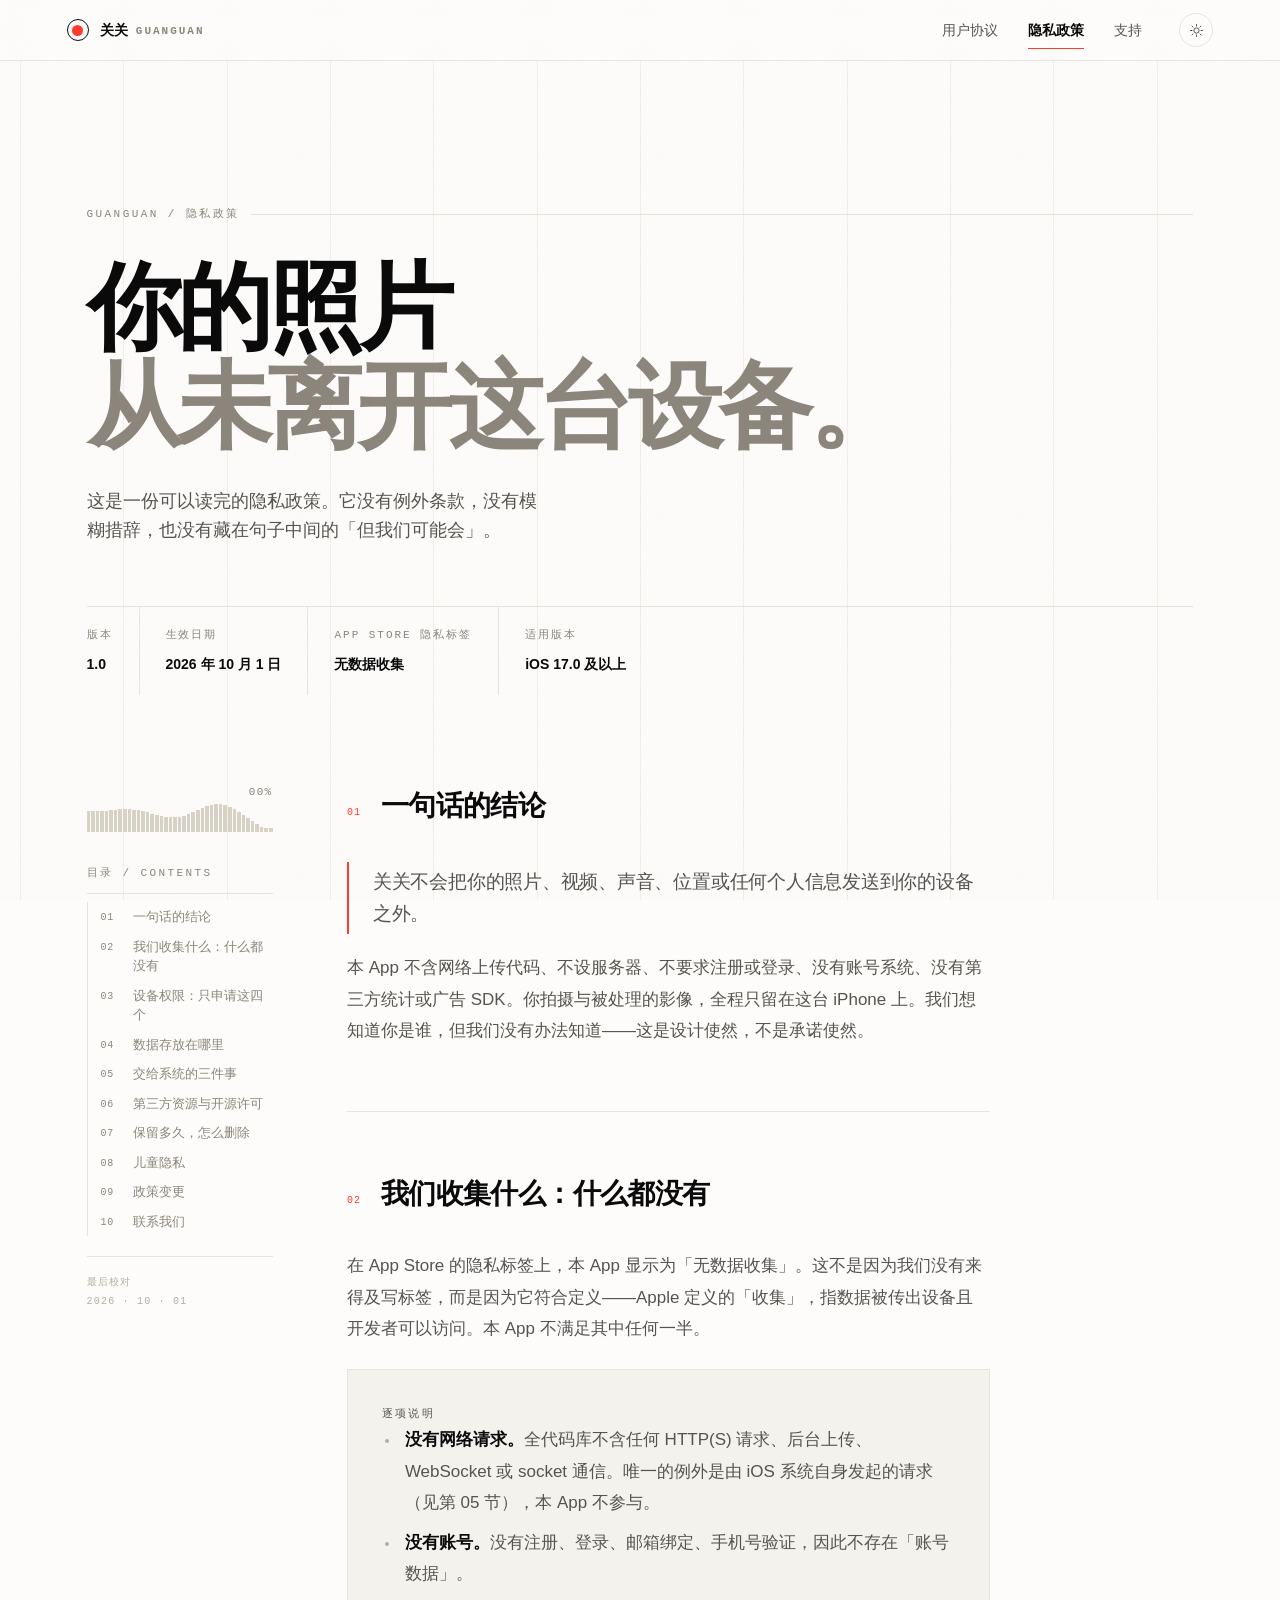
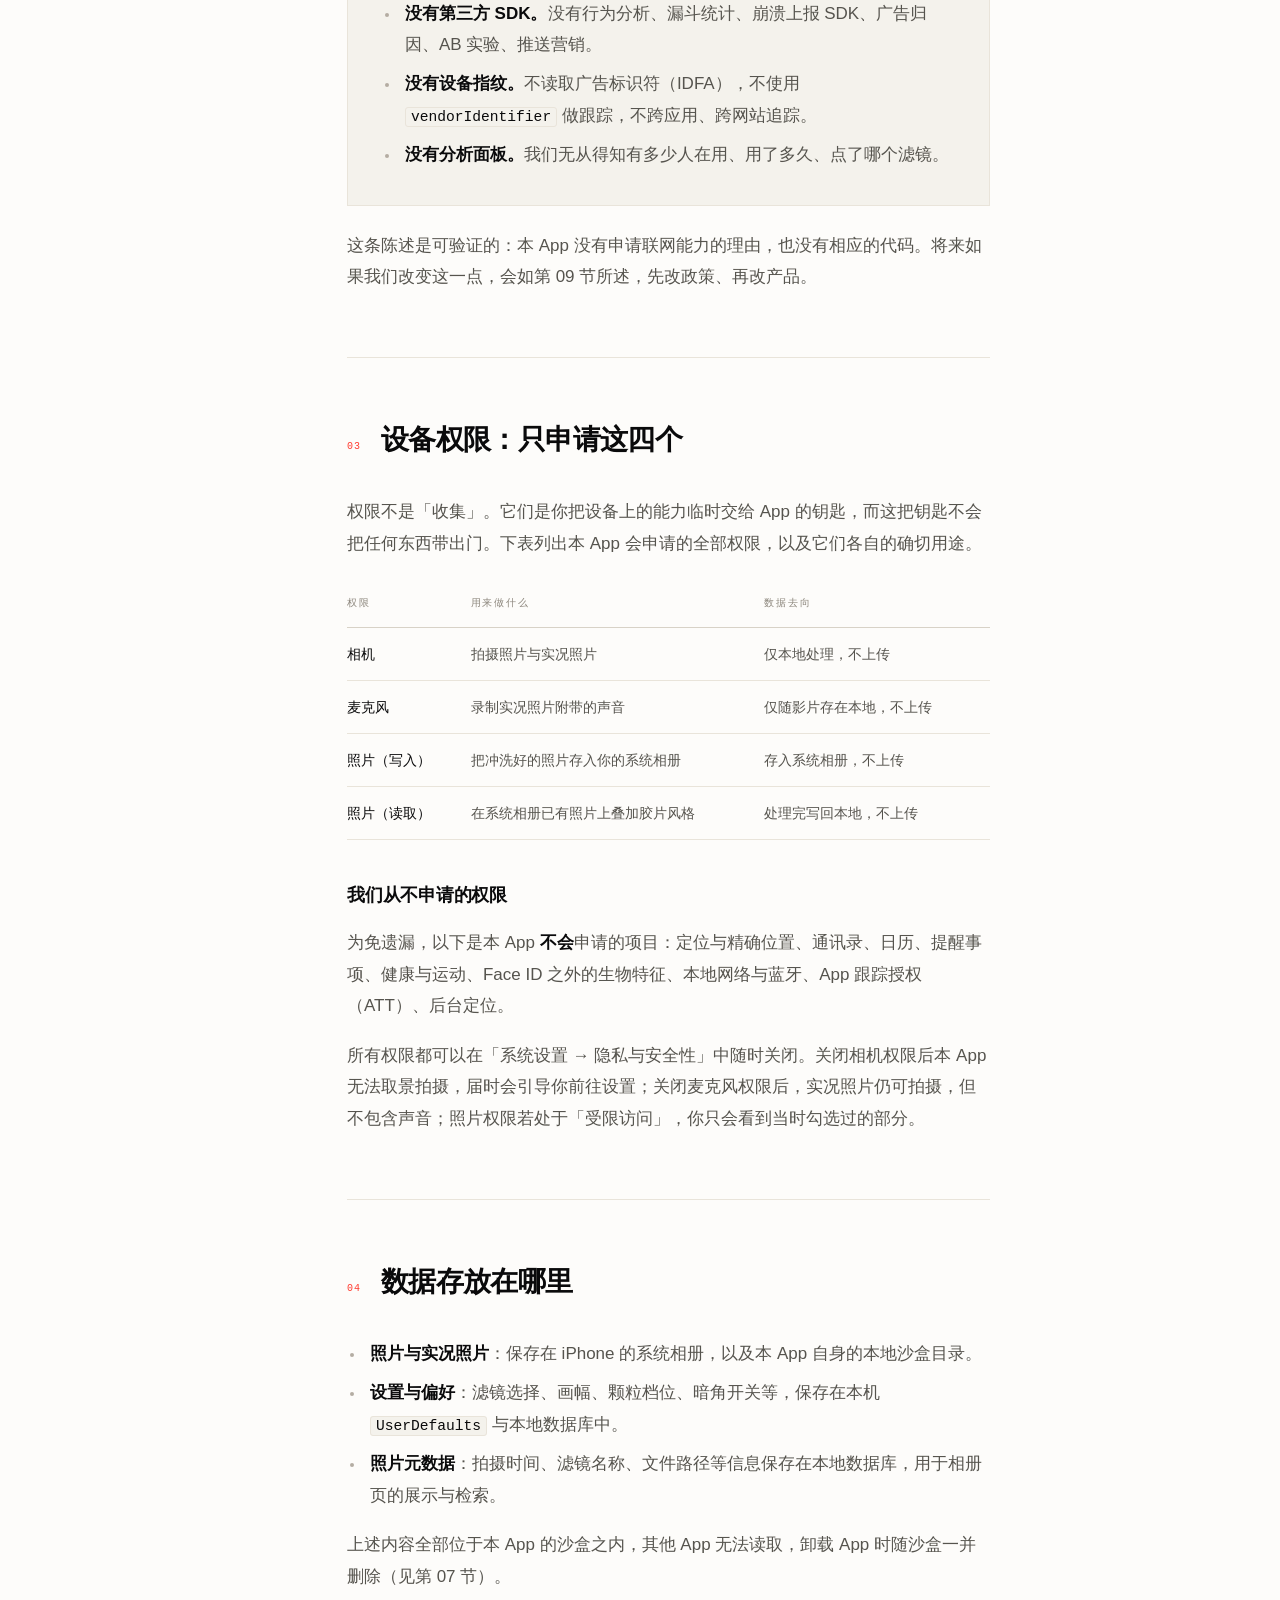
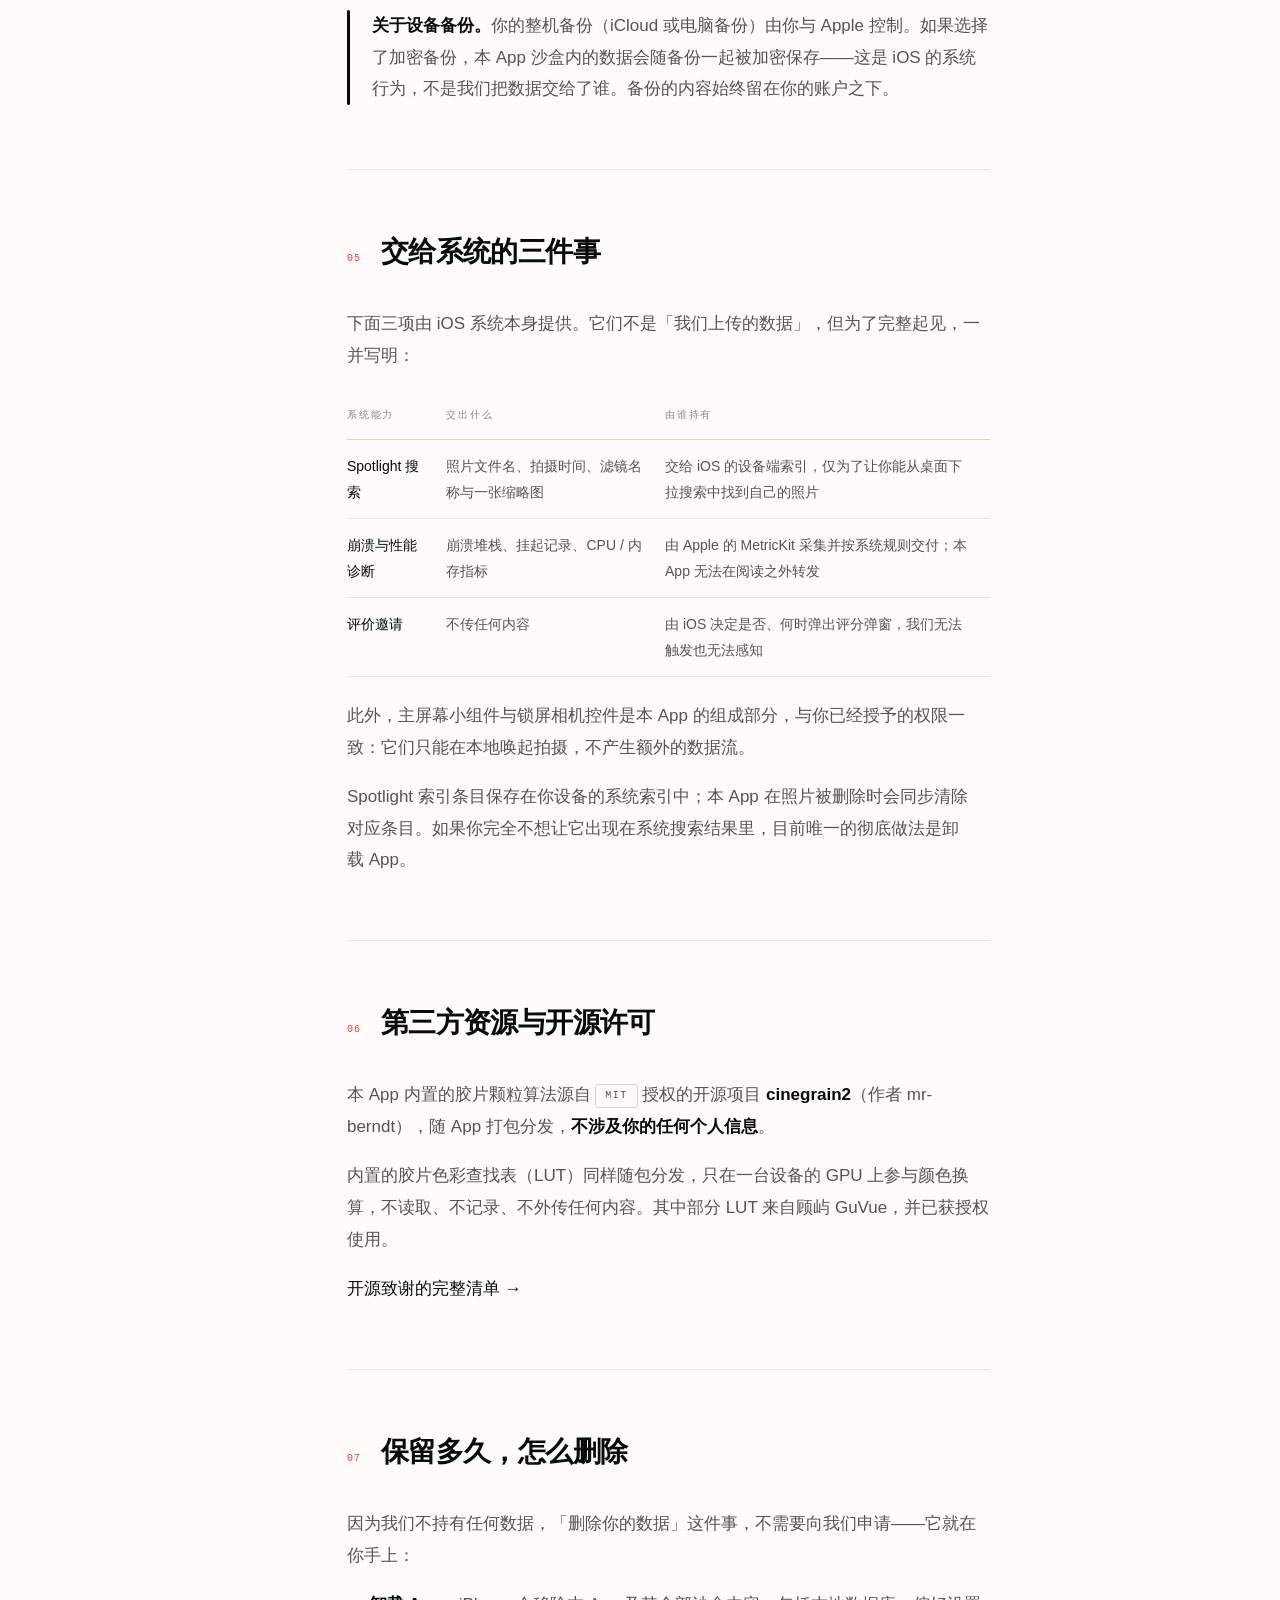
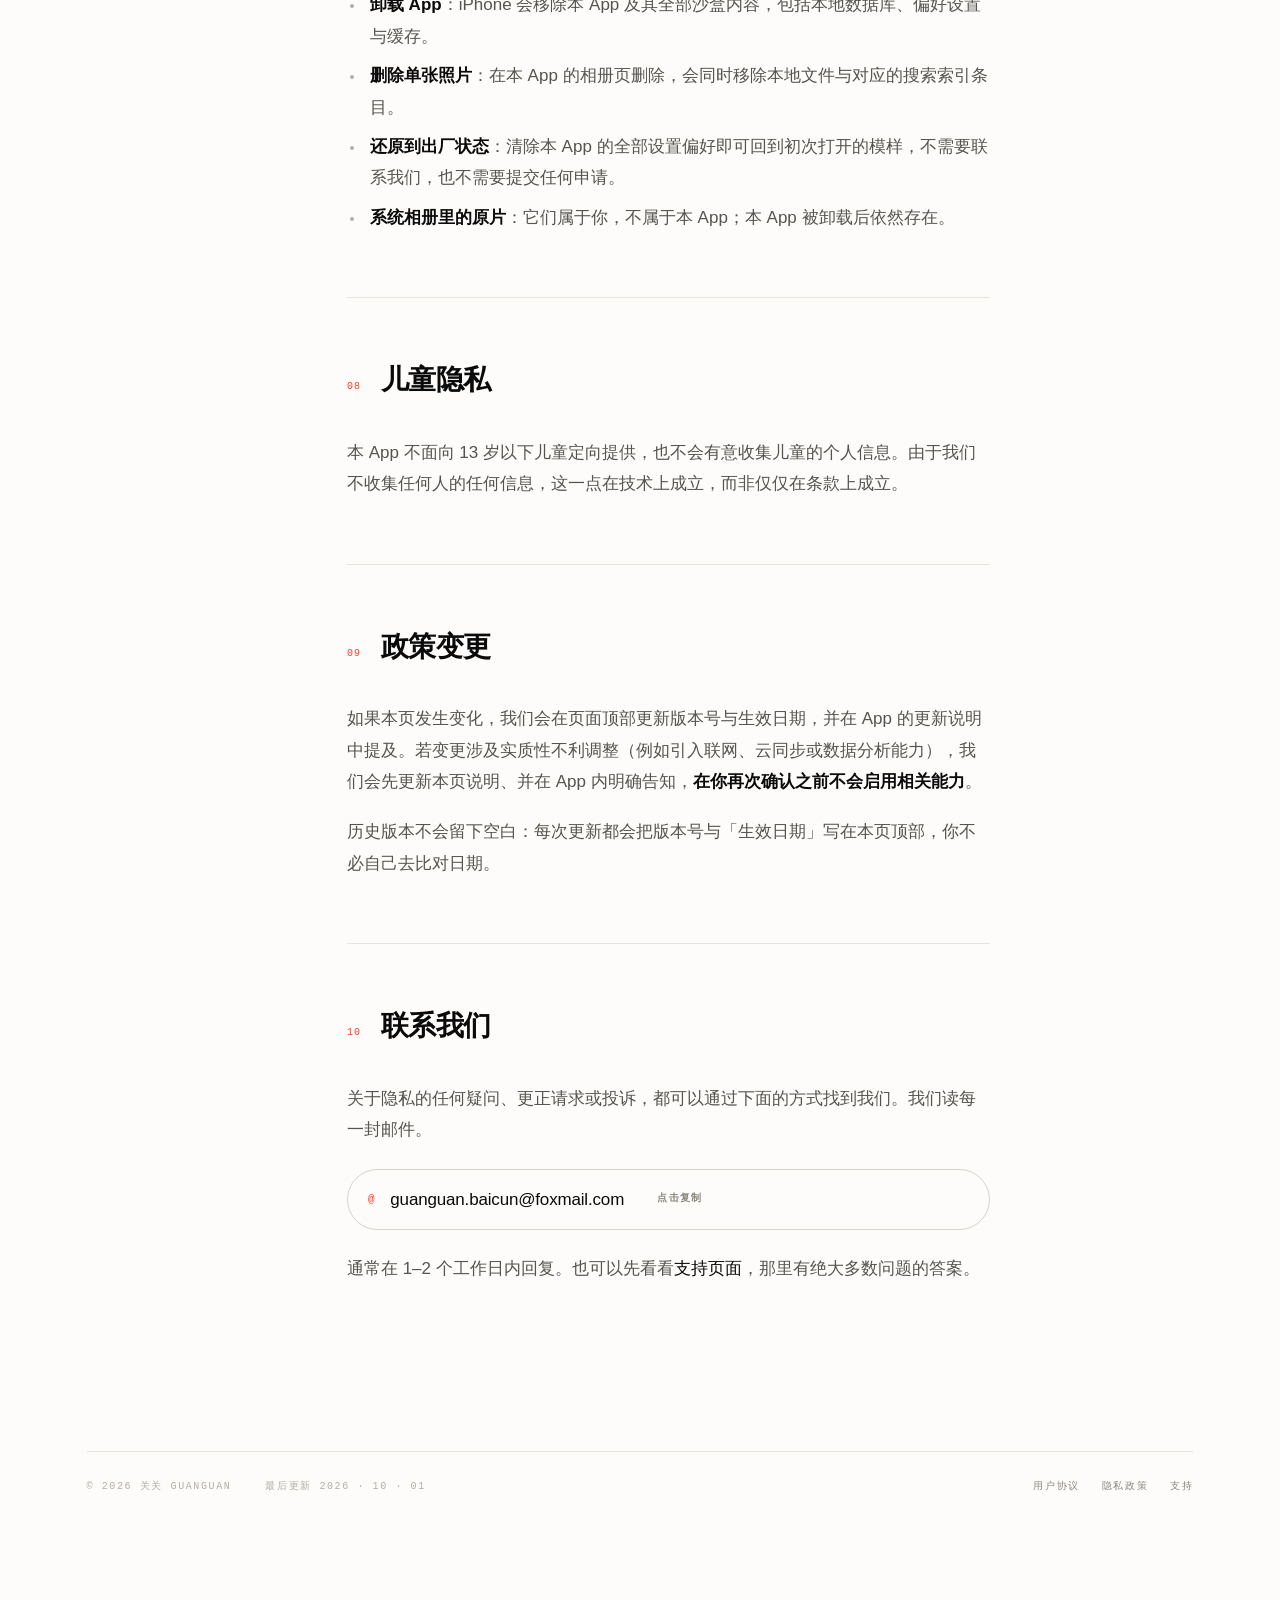
==== privacy.html @ 57d37b48 "关关法律文档站点：隐私政策/支持/用户协议/首页（GitHub Pages 部署）" ====
<!DOCTYPE html>
<html lang="zh-CN">
<head>
<meta charset="UTF-8">
<meta name="viewport" content="width=device-width, initial-scale=1, viewport-fit=cover">
<title>隐私政策 · 关关 Guanguan</title>
<meta name="description" content="关关 Guanguan 的隐私政策：不收集任何数据、无账号、无云端、无第三方分析或广告 SDK。你的照片与被处理的影像全程只留在这台 iPhone 上。">
<meta name="theme-color" content="#ffffff" media="(prefers-color-scheme: light)">
<meta name="theme-color" content="#0a0a0b" media="(prefers-color-scheme: dark)">
<meta name="robots" content="index, follow">
<link rel="canonical" href="./privacy.html">
<link rel="icon" href="./assets/favicon.svg" type="image/svg+xml">
<meta property="og:type" content="article">
<meta property="og:title" content="隐私政策 · 关关 Guanguan">
<meta property="og:description" content="不收集任何数据、无账号、无云端、无第三方分析或广告 SDK。">
<meta property="og:image" content="./assets/og.png">
<meta property="og:locale" content="zh_CN">
<script>document.documentElement.className += " js";
(function(){try{var s=localStorage.getItem("gg-theme");var m=window.matchMedia("(prefers-color-scheme: dark)").matches;if(s==="dark"||s==="light")document.documentElement.setAttribute("data-theme",s);else if(m)document.documentElement.setAttribute("data-theme","dark");}catch(e){}})();</script>
<link rel="stylesheet" href="./assets/site.css">
</head>
<body>

<div class="grids" aria-hidden="true"></div>
<div class="progress" aria-hidden="true"><i></i></div>
<a class="skip" href="#main">跳到正文</a>

<header class="topbar">
  <a class="brand" href="./index.html">
    <span class="brand__mark" aria-hidden="true"></span>
    <span class="brand__name">关关<span>GUANGUAN</span></span>
  </a>
  <nav class="nav">
    <a href="./terms.html">用户协议</a>
    <a href="./privacy.html" aria-current="page">隐私政策</a>
    <a href="./support.html">支持</a>
  </nav>
  <button class="theme" type="button" aria-label="切换深/浅色外观">
    <svg class="m-sun" viewBox="0 0 24 24" fill="none" stroke="currentColor" stroke-width="1.6" aria-hidden="true">
      <circle cx="12" cy="12" r="4.2"/>
      <path d="M12 2.4v2.4M12 19.2v2.4M4.8 4.8l1.7 1.7M17.5 17.5l1.7 1.7M2.4 12h2.4M19.2 12h2.4M4.8 19.2l1.7-1.7M17.5 6.5l1.7-1.7" stroke-linecap="round"/>
    </svg>
    <svg class="m-moon" viewBox="0 0 24 24" fill="none" stroke="currentColor" stroke-width="1.6" aria-hidden="true">
      <path d="M20.5 14.6A8.6 8.6 0 1 1 9.4 3.5a6.9 6.9 0 0 0 11.1 11.1Z" stroke-linejoin="round"/>
    </svg>
  </button>
  <button class="navtoggle" type="button" aria-label="打开目录" aria-expanded="false"><i aria-hidden="true"></i></button>
</header>

<div class="shell">

  <section class="hero">
    <p class="eyebrow">GUANGUAN / 隐私政策</p>
    <h1>你的照片<br><em>从未离开这台设备。</em></h1>
    <p class="hero__lede">这是一份可以读完的隐私政策。它没有例外条款，没有模糊措辞，也没有藏在句子中间的「但我们可能会」。</p>
    <dl class="factbar">
      <div><dt>版本</dt><dd>1.0</dd></div>
      <div><dt>生效日期</dt><dd>2026 年 10 月 1 日</dd></div>
      <div><dt>App Store 隐私标签</dt><dd>无数据收集</dd></div>
      <div><dt>适用版本</dt><dd>iOS 17.0 及以上</dd></div>
    </dl>
  </section>

  <div class="doc">

    <aside class="index" aria-label="页面目录">
      <div class="meter" aria-hidden="true"><span class="meter__cap">00%</span></div>
      <p class="index__label">目录 / Contents</p>
      <nav class="index__pages">
        <a href="./terms.html">用户协议</a>
        <a href="./privacy.html" aria-current="page">隐私政策</a>
        <a href="./support.html">支持</a>
      </nav>
      <ol id="toc-list">
        <li class="index__rail" aria-hidden="true"></li>
        <li class="index__active" aria-hidden="true"></li>
      </ol>
      <p class="index__foot">最后校对<br>2026 · 10 · 01</p>
    </aside>

    <main id="main">

      <section class="sect" id="p1" data-title="一句话的结论">
        <h2><b>01</b>一句话的结论</h2>
        <div class="lead">
          <p>关关不会把你的照片、视频、声音、位置或任何个人信息发送到你的设备之外。</p>
        </div>
        <p>本 App 不含网络上传代码、不设服务器、不要求注册或登录、没有账号系统、没有第三方统计或广告 SDK。你拍摄与被处理的影像，全程只留在这台 iPhone 上。我们想知道你是谁，但我们没有办法知道——这是设计使然，不是承诺使然。</p>
      </section>

      <section class="sect" id="p2" data-title="我们收集什么：什么都没有">
        <h2><b>02</b>我们收集什么：什么都没有</h2>
        <p>在 App Store 的隐私标签上，本 App 显示为「无数据收集」。这不是因为我们没有来得及写标签，而是因为它符合定义——Apple 定义的「收集」，指数据被传出设备且开发者可以访问。本 App 不满足其中任何一半。</p>
        <div class="panel">
          <p class="panel__tag">逐项说明</p>
          <ul>
            <li><strong>没有网络请求。</strong>全代码库不含任何 HTTP(S) 请求、后台上传、WebSocket 或 socket 通信。唯一的例外是由 iOS 系统自身发起的请求（见第 05 节），本 App 不参与。</li>
            <li><strong>没有账号。</strong>没有注册、登录、邮箱绑定、手机号验证，因此不存在「账号数据」。</li>
            <li><strong>没有第三方 SDK。</strong>没有行为分析、漏斗统计、崩溃上报 SDK、广告归因、AB 实验、推送营销。</li>
            <li><strong>没有设备指纹。</strong>不读取广告标识符（IDFA），不使用 <code>vendorIdentifier</code> 做跟踪，不跨应用、跨网站追踪。</li>
            <li><strong>没有分析面板。</strong>我们无从得知有多少人在用、用了多久、点了哪个滤镜。</li>
          </ul>
        </div>
        <p>这条陈述是可验证的：本 App 没有申请联网能力的理由，也没有相应的代码。将来如果我们改变这一点，会如第 09 节所述，先改政策、再改产品。</p>
      </section>

      <section class="sect" id="p3" data-title="设备权限：只申请这四个">
        <h2><b>03</b>设备权限：只申请这四个</h2>
        <p>权限不是「收集」。它们是你把设备上的能力临时交给 App 的钥匙，而这把钥匙不会把任何东西带出门。下表列出本 App 会申请的全部权限，以及它们各自的确切用途。</p>
        <div class="tblwrap">
          <table class="tbl">
            <thead>
              <tr><th>权限</th><th>用来做什么</th><th>数据去向</th></tr>
            </thead>
            <tbody>
              <tr><td>相机</td><td>拍摄照片与实况照片</td><td>仅本地处理，不上传</td></tr>
              <tr><td>麦克风</td><td>录制实况照片附带的声音</td><td>仅随影片存在本地，不上传</td></tr>
              <tr><td>照片（写入）</td><td>把冲洗好的照片存入你的系统相册</td><td>存入系统相册，不上传</td></tr>
              <tr><td>照片（读取）</td><td>在系统相册已有照片上叠加胶片风格</td><td>处理完写回本地，不上传</td></tr>
            </tbody>
          </table>
        </div>
        <h3>我们从不申请的权限</h3>
        <p>为免遗漏，以下是本 App <strong>不会</strong>申请的项目：定位与精确位置、通讯录、日历、提醒事项、健康与运动、Face ID 之外的生物特征、本地网络与蓝牙、App 跟踪授权（ATT）、后台定位。</p>
        <p>所有权限都可以在「系统设置 → 隐私与安全性」中随时关闭。关闭相机权限后本 App 无法取景拍摄，届时会引导你前往设置；关闭麦克风权限后，实况照片仍可拍摄，但不包含声音；照片权限若处于「受限访问」，你只会看到当时勾选过的部分。</p>
      </section>

      <section class="sect" id="p4" data-title="数据存放在哪里">
        <h2><b>04</b>数据存放在哪里</h2>
        <ul>
          <li><strong>照片与实况照片</strong>：保存在 iPhone 的系统相册，以及本 App 自身的本地沙盒目录。</li>
          <li><strong>设置与偏好</strong>：滤镜选择、画幅、颗粒档位、暗角开关等，保存在本机 <code>UserDefaults</code> 与本地数据库中。</li>
          <li><strong>照片元数据</strong>：拍摄时间、滤镜名称、文件路径等信息保存在本地数据库，用于相册页的展示与检索。</li>
        </ul>
        <p>上述内容全部位于本 App 的沙盒之内，其他 App 无法读取，卸载 App 时随沙盒一并删除（见第 07 节）。</p>
        <div class="stripe">
          <div>
            <p><strong>关于设备备份。</strong>你的整机备份（iCloud 或电脑备份）由你与 Apple 控制。如果选择了加密备份，本 App 沙盒内的数据会随备份一起被加密保存——这是 iOS 的系统行为，不是我们把数据交给了谁。备份的内容始终留在你的账户之下。</p>
          </div>
        </div>
      </section>

      <section class="sect" id="p5" data-title="交给系统的三件事">
        <h2><b>05</b>交给系统的三件事</h2>
        <p>下面三项由 iOS 系统本身提供。它们不是「我们上传的数据」，但为了完整起见，一并写明：</p>
        <div class="tblwrap">
          <table class="tbl">
            <thead>
              <tr><th>系统能力</th><th>交出什么</th><th>由谁持有</th></tr>
            </thead>
            <tbody>
              <tr>
                <td>Spotlight 搜索</td>
                <td>照片文件名、拍摄时间、滤镜名称与一张缩略图</td>
                <td>交给 iOS 的设备端索引，仅为了让你能从桌面下拉搜索中找到自己的照片</td>
              </tr>
              <tr>
                <td>崩溃与性能诊断</td>
                <td>崩溃堆栈、挂起记录、CPU / 内存指标</td>
                <td>由 Apple 的 MetricKit 采集并按系统规则交付；本 App 无法在阅读之外转发</td>
              </tr>
              <tr>
                <td>评价邀请</td>
                <td>不传任何内容</td>
                <td>由 iOS 决定是否、何时弹出评分弹窗，我们无法触发也无法感知</td>
              </tr>
            </tbody>
          </table>
        </div>
        <p>此外，主屏幕小组件与锁屏相机控件是本 App 的组成部分，与你已经授予的权限一致：它们只能在本地唤起拍摄，不产生额外的数据流。</p>
        <p>Spotlight 索引条目保存在你设备的系统索引中；本 App 在照片被删除时会同步清除对应条目。如果你完全不想让它出现在系统搜索结果里，目前唯一的彻底做法是卸载 App。</p>
      </section>

      <section class="sect" id="p6" data-title="第三方资源与开源许可">
        <h2><b>06</b>第三方资源与开源许可</h2>
        <p>本 App 内置的胶片颗粒算法源自 <span class="tag">MIT</span> 授权的开源项目 <strong>cinegrain2</strong>（作者 mr-berndt），随 App 打包分发，<strong>不涉及你的任何个人信息</strong>。</p>
        <p>内置的胶片色彩查找表（LUT）同样随包分发，只在一台设备的 GPU 上参与颜色换算，不读取、不记录、不外传任何内容。其中部分 LUT 来自顾屿 GuVue，并已获授权使用。</p>
        <p><a class="lnk" href="./support.html#s7">开源致谢的完整清单 →</a></p>
      </section>

      <section class="sect" id="p7" data-title="保留多久，怎么删除">
        <h2><b>07</b>保留多久，怎么删除</h2>
        <p>因为我们不持有任何数据，「删除你的数据」这件事，不需要向我们申请——它就在你手上：</p>
        <ul>
          <li><strong>卸载 App</strong>：iPhone 会移除本 App 及其全部沙盒内容，包括本地数据库、偏好设置与缓存。</li>
          <li><strong>删除单张照片</strong>：在本 App 的相册页删除，会同时移除本地文件与对应的搜索索引条目。</li>
          <li><strong>还原到出厂状态</strong>：清除本 App 的全部设置偏好即可回到初次打开的模样，不需要联系我们，也不需要提交任何申请。</li>
          <li><strong>系统相册里的原片</strong>：它们属于你，不属于本 App；本 App 被卸载后依然存在。</li>
        </ul>
      </section>

      <section class="sect" id="p8" data-title="儿童隐私">
        <h2><b>08</b>儿童隐私</h2>
        <p>本 App 不面向 13 岁以下儿童定向提供，也不会有意收集儿童的个人信息。由于我们不收集任何人的任何信息，这一点在技术上成立，而非仅仅在条款上成立。</p>
      </section>

      <section class="sect" id="p9" data-title="政策变更">
        <h2><b>09</b>政策变更</h2>
        <p>如果本页发生变化，我们会在页面顶部更新版本号与生效日期，并在 App 的更新说明中提及。若变更涉及实质性不利调整（例如引入联网、云同步或数据分析能力），我们会先更新本页说明、并在 App 内明确告知，<strong>在你再次确认之前不会启用相关能力</strong>。</p>
        <p>历史版本不会留下空白：每次更新都会把版本号与「生效日期」写在本页顶部，你不必自己去比对日期。</p>
      </section>

      <section class="sect" id="p10" data-title="联系我们">
        <h2><b>10</b>联系我们</h2>
        <p>关于隐私的任何疑问、更正请求或投诉，都可以通过下面的方式找到我们。我们读每一封邮件。</p>
        <button class="chip" type="button" data-copy="guanguan.baicun@foxmail.com">
          <span class="chip__at">@</span>
          <span class="chip__mail">guanguan.baicun@foxmail.com</span>
          <span class="chip__tail">
            <svg viewBox="0 0 24 24" fill="none" stroke="currentColor" stroke-width="2.4" aria-hidden="true"><path d="M4 12.5 9.5 18 20 6.5" stroke-linecap="round" stroke-linejoin="round"/></svg>
            <b>点击复制</b>
          </span>
        </button>
        <p>通常在 1–2 个工作日内回复。也可以先看看<a class="lnk" href="./support.html">支持页面</a>，那里有绝大多数问题的答案。</p>
      </section>

    </main>
  </div>

  <footer class="foot">
    <span>© 2026 关关 GUANGUAN</span>
    <span class="yes">最后更新 2026 · 10 · 01</span>
    <nav>
      <a href="./terms.html">用户协议</a>
      <a href="./privacy.html">隐私政策</a>
      <a href="./support.html">支持</a>
    </nav>
  </footer>
</div>

<button class="totop" type="button" aria-label="回到顶部">
  <svg viewBox="0 0 24 24" fill="none" stroke="currentColor" stroke-width="1.8" aria-hidden="true"><path d="M12 19V5M5 12l7-7 7 7" stroke-linecap="round" stroke-linejoin="round"/></svg>
</button>

<script src="./assets/site.js"></script>
</body>
</html>
---- assets/site.css ----
/* ==========================================================================
   关关 Guanguan · 法务与支持站点
   设计语言：Swiss Minimal — 网格 / 发丝线 / 近黑与纸白 / 单一信号红
   作者注：无外部字体、无外部依赖、无构建步骤。
   ========================================================================== */

/* --------------------------------------------------------------------------
   1. 令牌 Tokens
   -------------------------------------------------------------------------- */
:root {
  /* 表面 —— 暖白纸感（呼应胶片 / 暗房底色） */
  --paper:      #fdfcfa;
  --paper-2:    #f4f2ec;
  --paper-3:    #ebe6dd;
  --raise:      0 0 0 1px var(--hair);

  /* 墨色层级 */
  --ink:        #0a0a0b;
  --ink-2:      #56544e;
  --ink-3:      #8c867c;
  --ink-4:      #b4ada2;

  /* 线 —— 暖灰发丝 */
  --hair:       #e9e4da;
  --hair-2:     #d8d2c7;
  --hair-3:     #0a0a0b;

  /* 强调（唯一） */
  --accent:     #ff3b30;
  --accent-2:   #d1241b;
  --sel:        rgba(255, 59, 48, .16);

  /* 字族 */
  --sans: -apple-system, BlinkMacSystemFont, "SF Pro Text", "Helvetica Neue",
          Helvetica, Arial, "PingFang SC", "Hiragino Sans GB",
          "Microsoft YaHei", sans-serif;
  --mono: ui-monospace, SFMono-Regular, "SF Mono", "JetBrains Mono",
          Menlo, Consolas, "Liberation Mono", monospace;

  /* 字号（流体标度） */
  --t-display: clamp(1.85rem, 7.4vw, 6.25rem);
  --t-h1:      clamp(2rem, 5.2vw, 3.75rem);
  --t-h2:      clamp(1.25rem, 2.2vw, 1.75rem);
  --t-h3:      clamp(1.0625rem, 1.4vw, 1.1875rem);
  --t-body:    clamp(0.9688rem, 0.34vw + 0.9rem, 1.0625rem);
  --t-small:   0.875rem;
  --t-label:   0.6875rem;

  /* 律动 */
  --lh-tight:  1.04;
  --lh-snug:   1.32;
  --lh-body:   1.86;

  /* 空间 8pt 基准 */
  --u:          8px;
  --measure:    68ch;
  --shell:      1240px;
  --gutter:     clamp(20px, 5.2vw, 72px);
  --topbar:     61px;

  /* 缓动 */
  --e-out:      cubic-bezier(.22, 1, .36, 1);
  --e-io:       cubic-bezier(.65, .05, .36, 1);
  --d-fast:     .18s;
  --d-mid:      .42s;
  --d-slow:     .8s;
}

:root[data-theme="dark"] {
  --paper:      #0a0a0b;
  --paper-2:    #141416;
  --paper-3:    #1c1c1f;
  --ink:        #f4f4f2;
  --ink-2:      #a2a2a8;
  --ink-3:      #74747c;
  --ink-4:      #4a4a50;
  --hair:       #232327;
  --hair-2:     #33333a;
  --hair-3:     #f4f4f2;
  --accent:     #ff453a;
  --accent-2:   #ff6b62;
  --sel:        rgba(255, 69, 58, .22);
}

/* --------------------------------------------------------------------------
   2. 复位与基础
   -------------------------------------------------------------------------- */
*, *::before, *::after { box-sizing: border-box; }

html {
  -webkit-text-size-adjust: 100%;
  scroll-behavior: smooth;
  scroll-padding-top: calc(var(--topbar) + 24px);
  text-size-adjust: 100%;
}

body {
  margin: 0;
  background: var(--paper);
  color: var(--ink);
  font-family: var(--sans);
  font-size: var(--t-body);
  line-height: var(--lh-body);
  font-feature-settings: "tnum" 0;
  -webkit-font-smoothing: antialiased;
  -moz-osx-font-smoothing: grayscale;
  text-rendering: optimizeLegibility;
  font-kerning: normal;
  hanging-punctuation: first allow-end;
  overflow-x: hidden;
  transition: background-color var(--d-slow) var(--e-out),
              color var(--d-slow) var(--e-out);
}

body.is-locked { overflow: hidden; }

::selection { background: var(--sel); color: var(--ink); }

img, svg { display: block; max-width: 100%; }

button { font: inherit; color: inherit; background: none; border: 0; padding: 0; cursor: pointer; }
a { color: inherit; text-decoration: none; }

:focus-visible {
  outline: 2px solid var(--accent);
  outline-offset: 3px;
  border-radius: 2px;
}

.sr {
  position: absolute; width: 1px; height: 1px;
  margin: -1px; padding: 0; overflow: hidden;
  clip-path: inset(50%); white-space: nowrap; border: 0;
}

.skip {
  position: fixed; top: 8px; left: 8px; z-index: 999;
  transform: translateY(-160%);
  background: var(--ink); color: var(--paper);
  padding: 10px 16px; font: 500 var(--t-small)/1 var(--sans);
  transition: transform var(--d-fast) var(--e-out);
}
.skip:focus { transform: translateY(0); }

/* --------------------------------------------------------------------------
   3. 装饰层：网格 / 顶部进度
   -------------------------------------------------------------------------- */
.grids {
  position: fixed; inset: 0; z-index: 0;
  pointer-events: none;
  background-image: repeating-linear-gradient(
    to right, var(--hair) 0 1px, transparent 1px 8.3333%);
  background-size: min(var(--shell), 100%) 100%;
  background-position: 50% 0;
  background-repeat: no-repeat;
  opacity: .55;
}
:root[data-theme="dark"] .grids { opacity: .4; }

/* 胶片颗粒：极轻的静态噪点叠层，呼应 App 的胶片底色 */
body::after {
  content: "";
  position: fixed; inset: 0; z-index: 3;
  pointer-events: none;
  background-image: url("[data-uri]");
  background-size: 180px 180px;
  opacity: .04;
  mix-blend-mode: multiply;
}
:root[data-theme="dark"] body::after { opacity: .055; mix-blend-mode: screen; }
@media (max-width: 1080px) { body::after { opacity: .03; } }
@media (prefers-reduced-motion: reduce) { /* 静态噪点，无需降级 */ }

.progress {
  position: fixed; top: 0; left: 0; right: 0; height: 2px;
  z-index: 60; pointer-events: none;
}
.progress i {
  display: block; height: 100%; width: 100%;
  background: var(--ink);
  transform: scaleX(var(--p, 0));
  transform-origin: 0 50%;
}

/* --------------------------------------------------------------------------
   4. 顶栏
   -------------------------------------------------------------------------- */
.topbar {
  position: sticky; top: 0; z-index: 50;
  height: var(--topbar);
  display: flex; align-items: center; gap: 24px;
  padding: 0 var(--gutter);
  background: color-mix(in srgb, var(--paper) 82%, transparent);
  backdrop-filter: saturate(180%) blur(18px);
  -webkit-backdrop-filter: saturate(180%) blur(18px);
  border-bottom: 1px solid var(--hair);
}

.brand { display: flex; align-items: center; gap: 11px; margin-right: auto; }
.brand__mark {
  width: 22px; height: 22px; flex: none;
  border: 1.5px solid var(--ink); border-radius: 50%;
  position: relative;
  transition: transform var(--d-mid) var(--e-out);
}
.brand__mark::after {
  content: ""; position: absolute; inset: 4.5px;
  background: var(--accent); border-radius: 50%;
  transition: transform var(--d-mid) var(--e-out), background-color var(--d-mid) var(--e-out);
}
.brand:hover .brand__mark { transform: rotate(-45deg); }
.brand:hover .brand__mark::after { transform: scale(.72); }

.brand__name {
  font-size: var(--t-small); font-weight: 600;
  letter-spacing: .01em;
}
.brand__name span {
  font-family: var(--mono); font-size: var(--t-label);
  letter-spacing: .18em; text-transform: uppercase;
  color: var(--ink-3); margin-left: 8px; vertical-align: 1px;
}

.nav { display: flex; align-items: center; gap: 4px; }
.nav a {
  position: relative;
  padding: 7px 13px; border-radius: 999px;
  font-size: var(--t-small); color: var(--ink-2);
  transition: color var(--d-fast) var(--e-out),
              background-color var(--d-fast) var(--e-out);
}
.nav a:hover { color: var(--ink); background: var(--paper-2); }
.nav a[aria-current="page"] { color: var(--ink); font-weight: 600; }
.nav a[aria-current="page"]::after {
  content: ""; position: absolute; left: 13px; right: 13px; bottom: 1px;
  height: 1px; background: var(--accent);
  animation: rule var(--d-mid) var(--e-out) both;
}
@keyframes rule { from { transform: scaleX(0); } to { transform: scaleX(1); } }

.theme {
  position: relative;
  width: 34px; height: 34px; border-radius: 50%;
  border: 1px solid var(--hair);
  display: grid; place-items: center; flex: none;
  color: var(--ink-2);
  transition: border-color var(--d-fast) var(--e-out),
              color var(--d-fast) var(--e-out),
              transform var(--d-mid) var(--e-out);
}
.theme:hover { color: var(--ink); border-color: var(--hair-2); transform: rotate(35deg); }
.theme svg { width: 15px; height: 15px; }
.theme .m-sun, .theme .m-moon { transition: opacity var(--d-mid) var(--e-out), transform var(--d-mid) var(--e-out); }
.theme .m-moon { position: absolute; opacity: 0; transform: scale(.4) rotate(-40deg); }
:root[data-theme="dark"] .theme .m-sun { opacity: 0; transform: scale(.4) rotate(40deg); }
:root[data-theme="dark"] .theme .m-moon { opacity: 1; transform: none; }

.navtoggle {
  display: none; width: 34px; height: 34px; border-radius: 50%;
  border: 1px solid var(--hair); place-items: center; color: var(--ink-2);
}
.navtoggle i { display: block; width: 14px; height: 1px; background: currentColor; position: relative; }
.navtoggle i::before, .navtoggle i::after {
  content: ""; position: absolute; left: 0; width: 14px; height: 1px;
  background: currentColor;
  transition: transform var(--d-mid) var(--e-out);
}
.navtoggle i::before { top: -4.5px; }
.navtoggle i::after  { top: 4.5px; }
body.nav-open .navtoggle i { background: transparent; }
body.nav-open .navtoggle i::before { transform: translateY(4.5px) rotate(45deg); }
body.nav-open .navtoggle i::after  { transform: translateY(-4.5px) rotate(-45deg); }

/* --------------------------------------------------------------------------
   5. 骨架
   -------------------------------------------------------------------------- */
.shell {
  position: relative; z-index: 1;
  max-width: var(--shell);
  margin: 0 auto;
  padding: 0 var(--gutter) calc(var(--u) * 14);
}

.hero { padding: clamp(56px, 11vw, 132px) 0 clamp(40px, 6vw, 76px); }

.eyebrow {
  display: flex; align-items: center; gap: 12px;
  font-family: var(--mono); font-size: var(--t-label);
  letter-spacing: .22em; text-transform: uppercase;
  color: var(--ink-3);
  margin-bottom: clamp(20px, 3vw, 34px);
}
.eyebrow::after {
  content: ""; flex: 1; height: 1px; background: var(--hair);
  transform-origin: 0 50%; transform: scaleX(var(--sx, 1));
}

h1 {
  margin: 0;
  font-size: var(--t-display);
  line-height: var(--lh-tight);
  letter-spacing: -.045em;
  font-weight: 600;
  text-wrap: balance;
}
h1 em {
  font-style: normal;
  color: var(--ink-3);
  letter-spacing: -.05em;
}

.hero__lede {
  margin: clamp(20px, 3vw, 32px) 0 0;
  max-width: 46ch;
  font-size: clamp(1rem, 1.4vw, 1.1875rem);
  line-height: 1.62;
  color: var(--ink-2);
  text-wrap: pretty;
}

.factbar {
  display: flex; flex-wrap: wrap; gap: 0;
  margin-top: clamp(36px, 5vw, 60px);
  border-top: 1px solid var(--hair);
}
.factbar div {
  padding: 18px 26px 18px 0;
  margin-right: 26px;
  border-right: 1px solid var(--hair);
}
.factbar div:last-child { border-right: 0; margin-right: 0; padding-right: 0; }
.factbar dt {
  font-family: var(--mono); font-size: var(--t-label);
  letter-spacing: .18em; text-transform: uppercase;
  color: var(--ink-3); margin: 0 0 6px;
}
.factbar dd {
  margin: 0; font-size: var(--t-small); font-weight: 600;
  font-variant-numeric: tabular-nums;
}

/* 正文栅格 */
.doc {
  display: grid;
  grid-template-columns: 190px minmax(0, 1fr);
  gap: clamp(32px, 5.5vw, 88px);
  align-items: start;
}

/* --------------------------------------------------------------------------
   6. 左栏：曝光计 + 目录
   -------------------------------------------------------------------------- */
.index {
  position: sticky; top: calc(var(--topbar) + 34px);
  max-height: calc(100vh - var(--topbar) - 68px);
  display: flex; flex-direction: column;
  padding-right: 4px;
}

.meter { position: relative; height: 44px; margin-bottom: 20px; }
.meter__row {
  position: absolute; inset: 0;
  display: flex; align-items: flex-end; gap: 1px;
}
.meter i {
  flex: 1 1 0; height: calc(var(--h) * 100%);
  background: var(--hair-2);
  transition: height var(--d-slow) var(--e-out);
}
.meter__row--fill {
  clip-path: inset(calc((1 - var(--p, 0)) * 100%) 0 0 0);
}
.meter__row--fill i { background: var(--ink); }
:root[data-theme="dark"] .meter__row--fill i { background: var(--accent); }

.meter__cap {
  position: absolute; right: 0; top: -6px;
  font-family: var(--mono); font-size: var(--t-label);
  letter-spacing: .12em; color: var(--ink-3);
  font-variant-numeric: tabular-nums;
}

.index__label {
  font-family: var(--mono); font-size: var(--t-label);
  letter-spacing: .22em; text-transform: uppercase;
  color: var(--ink-3);
  padding-bottom: 10px; margin-bottom: 8px;
  border-bottom: 1px solid var(--hair);
}

.index__pages { display: none; }

.index ol { list-style: none; margin: 0; padding: 0; position: relative; overflow-y: auto; min-height: 0; flex: 0 1 auto; }
.index__rail {
  position: absolute; left: 0; top: 0; width: 1px; height: 100%;
  background: var(--hair); margin: 0; list-style: none;
}
.index__active {
  position: absolute; left: 0; top: 0; width: 1px; height: 20px;
  background: var(--accent); margin: 0; list-style: none;
  transform: translateY(var(--y, 0));
  transition: transform var(--d-mid) var(--e-out), opacity var(--d-fast) linear;
  opacity: 0;
}
.index__active.on { opacity: 1; }

.index li a {
  display: grid; grid-template-columns: 26px 1fr; gap: 6px;
  padding: 5px 0 5px 14px;
  font-size: 0.8125rem; line-height: 1.5;
  color: var(--ink-3);
  transition: color var(--d-fast) var(--e-out), transform var(--d-fast) var(--e-out);
}
.index li a:hover { color: var(--ink); transform: translateX(2px); }
.index li a b { font-family: var(--mono); font-weight: 400; font-size: 10px; letter-spacing: .06em; padding-top: 3px; }
.index li a[aria-current="true"] { color: var(--ink); font-weight: 600; }

.index__foot {
  margin-top: 20px; padding-top: 16px; border-top: 1px solid var(--hair);
  font-family: var(--mono); font-size: 10px; letter-spacing: .12em;
  color: var(--ink-4); text-transform: uppercase; line-height: 1.9;
}

/* --------------------------------------------------------------------------
   7. 正文排版
   -------------------------------------------------------------------------- */
main .sect {
  max-width: var(--measure);
  display: flex; flex-direction: column; gap: 1.05em;
  padding: clamp(40px, 5vw, 64px) 0;
  border-top: 1px solid var(--hair);
}
main .sect:first-of-type { border-top: 0; padding-top: 0; }

main .sect p { margin: 0; color: var(--ink-2); text-wrap: pretty; }
main .sect strong { color: var(--ink); font-weight: 600; }
main .sect em { font-style: normal; }

.sect h2 {
  display: grid; grid-template-columns: 34px 1fr;
  gap: 0; align-items: baseline;
  margin: 0 0 .7em;
  font-size: var(--t-h2); line-height: var(--lh-snug);
  letter-spacing: -.022em; font-weight: 600;
  text-wrap: balance;
}
.sect h2 b {
  font-family: var(--mono); font-size: 10px; font-weight: 400;
  letter-spacing: .1em; color: var(--accent);
  padding-top: .55em; font-variant-numeric: tabular-nums;
}

.sect h3 {
  margin: 1.1em 0 0;
  font-size: var(--t-h3); line-height: 1.5;
  letter-spacing: -.012em; font-weight: 600;
}

main .sect ul, main .sect ol { margin: 0; padding: 0 0 0 1.05em; color: var(--ink-2); }
main .sect li { margin: .45em 0; padding-left: .3em; }
main .sect li::marker { color: var(--ink-4); font-family: var(--mono); font-size: .82em; }
main .sect li:first-child { margin-top: 0; }
main .sect li:last-child { margin-bottom: 0; }
main .sect ul ul, main .sect ol ol,
main .sect ul ol, main .sect ol ul { margin-top: .4em; }

main .sect code, .tbl code {
  font-family: var(--mono);
  font-size: .86em;
  color: var(--ink);
  background: var(--paper-2);
  border: 1px solid var(--hair);
  border-radius: 3px;
  padding: 1px 5px;
  word-break: break-word;
}

/* 揭示动画 */
.rv { opacity: 0; transform: translateY(12px); }
.rv.in {
  opacity: 1; transform: none;
  transition: opacity var(--d-slow) var(--e-out), transform var(--d-slow) var(--e-out);
  transition-delay: var(--d, 0ms);
}

/* 链接：左起划线 */
.lnk {
  position: relative; color: var(--ink); font-weight: 500;
  white-space: nowrap;
}
.lnk::after {
  content: ""; position: absolute; left: 0; right: 0; bottom: -2px;
  height: 1px; background: currentColor;
  transform: scaleX(0); transform-origin: 0 50%;
  transition: transform var(--d-mid) var(--e-out);
}
.lnk:hover::after { transform: scaleX(1); }

.ext { display: inline-flex; align-items: baseline; gap: 3px; }
.ext svg { width: 9px; height: 9px; flex: none; transition: transform var(--d-mid) var(--e-out); }
.ext:hover svg { transform: translate(2px, -2px); }

/* --------------------------------------------------------------------------
   8. 组件
   -------------------------------------------------------------------------- */
/* 导语 */
.lead {
  border-left: 2px solid var(--accent);
  padding: 4px 0 4px 24px;
  margin: 0;
}
.lead p { font-size: clamp(1.0625rem, 1.5vw, 1.25rem); line-height: 1.66; color: var(--ink); letter-spacing: -.012em; }
.lead p + p { margin-top: .8em; font-size: var(--t-body); color: var(--ink-2); }

/* 面板 */
.panel {
  background: var(--paper-2);
  border: 1px solid var(--hair);
  padding: clamp(22px, 3vw, 34px);
  margin: .35em 0;
}
.panel--flush { background: none; padding: 0; border: 0; }
.panel > :last-child { margin-bottom: 0; }
.panel__tag {
  font-family: var(--mono); font-size: var(--t-label);
  letter-spacing: .2em; text-transform: uppercase;
  color: var(--ink-3); margin: 0 0 14px;
}

/* 强调体（纵向条形装饰） */
.stripe { display: grid; grid-template-columns: auto 1fr; gap: 22px; align-items: start; }
.stripe::before {
  content: ""; width: 3px; align-self: stretch; min-height: 2.4em;
  background: var(--ink); border-radius: 2px;
}
.stripe--warn::before { background: var(--accent); }

/* 表格 */
.tbl { width: 100%; border-collapse: collapse; margin: .35em 0; font-size: var(--t-small); }
.tbl th, .tbl td {
  text-align: left; vertical-align: top;
  padding: 13px 18px 13px 0;
  border-bottom: 1px solid var(--hair);
}
.tbl th {
  font-family: var(--mono); font-size: 10px; font-weight: 400;
  letter-spacing: .18em; text-transform: uppercase; color: var(--ink-3);
  border-bottom-color: var(--hair-2); white-space: nowrap;
}
.tbl td { color: var(--ink-2); }
.tbl td:first-child { color: var(--ink); font-weight: 500; }
.tbl tbody tr { transition: background-color var(--d-fast) var(--e-out); }
.tbl tbody tr:hover td { background: var(--paper-2); }
.tbl .yes { color: var(--ink-3); }

/* 徽标 */
.tag {
  display: inline-block;
  font-family: var(--mono); font-size: 10px; letter-spacing: .14em;
  text-transform: uppercase;
  padding: 4px 9px; border: 1px solid var(--hair-2); border-radius: 3px;
  color: var(--ink-2); vertical-align: 2px; line-height: 1.4;
}
.tag--live { border-color: var(--accent); color: var(--accent); background: color-mix(in srgb, var(--accent) 7%, transparent); }

/* 邮箱芯片 */
.chip {
  display: inline-flex; align-items: center; gap: 14px;
  padding: 14px 20px; margin: .3em 0;
  border: 1px solid var(--hair-2); border-radius: 999px;
  background: var(--paper);
  transition: border-color var(--d-fast) var(--e-out),
              background-color var(--d-fast) var(--e-out),
              transform var(--d-fast) var(--e-out);
}
.chip:hover { border-color: var(--ink); transform: translateY(-1px); }
.chip:active { transform: translateY(0); }
.chip__at {
  font-family: var(--mono); font-size: 11px; letter-spacing: .16em;
  color: var(--accent);
}
.chip__mail {
  font-size: clamp(0.9375rem, 1.4vw, 1.0625rem);
  font-weight: 500; letter-spacing: -.01em;
  font-variant-numeric: tabular-nums;
}
.chip__tail {
  display: inline-flex; align-items: center; gap: 7px;
  font-family: var(--mono); font-size: 10px; letter-spacing: .14em;
  text-transform: uppercase; color: var(--ink-3);
  min-width: 62px; justify-content: flex-end;
}
.chip__tail svg { width: 12px; height: 12px; opacity: 0; transform: scale(.5); transition: all var(--d-mid) var(--e-out); }
.chip.done { border-color: var(--accent); }
.chip.done .chip__tail { color: var(--accent); }
.chip.done .chip__tail svg { opacity: 1; transform: none; }
.chip.done .chip__tail b { font-weight: 400; }
.chip.done.is-anim svg { animation: pop var(--d-mid) var(--e-out); }
@keyframes pop { 0% { transform: scale(.2) rotate(-30deg); } 100% { transform: none; } }

/* 手风琴 */
.qa { border-top: 1px solid var(--hair); }
.qa__item { border-bottom: 1px solid var(--hair); }
.qa__q {
  width: 100%; display: grid; grid-template-columns: 1fr 22px;
  gap: 18px; align-items: start; text-align: left;
  padding: 20px 0;
  font-size: var(--t-h3); font-weight: 500; line-height: 1.5;
  letter-spacing: -.012em; color: var(--ink);
  transition: color var(--d-fast) var(--e-out);
}
.qa__q:hover { color: var(--accent); }
.qa__sign {
  position: relative; width: 13px; height: 13px; margin-top: .38em;
  justify-self: end;
}
.qa__sign::before, .qa__sign::after {
  content: ""; position: absolute; background: currentColor;
  transition: transform var(--d-mid) var(--e-out), background-color var(--d-fast) var(--e-out);
}
.qa__sign::before { left: 0; top: 6px; width: 13px; height: 1px; }
.qa__sign::after  { left: 6px; top: 0; width: 1px; height: 13px; }
.qa__item.open .qa__sign::after { transform: scaleY(0); }
.qa__item.open .qa__q { color: var(--accent); }

.qa__a {
  display: grid; grid-template-rows: 0fr;
  transition: grid-template-rows var(--d-mid) var(--e-out);
}
.qa__item.open .qa__a { grid-template-rows: 1fr; }
.qa__a > div { overflow: hidden; min-height: 0; }
.qa__a p { padding: 0 42px 22px 0; color: var(--ink-2); }
.qa__a p:first-child { margin-top: -4px; }
.qa__a p:last-child { padding-bottom: 24px; }

/* 索引首页卡片 */
.cards { display: grid; gap: 0; border-top: 1px solid var(--hair); }
.card-link {
  display: grid;
  grid-template-columns: 64px minmax(0, 1fr) auto;
  gap: clamp(16px, 3vw, 40px);
  align-items: center;
  padding: clamp(26px, 4vw, 40px) 0;
  border-bottom: 1px solid var(--hair);
  transition: background-color var(--d-fast) var(--e-out), padding-inline var(--d-mid) var(--e-out);
}
.card-link:hover { background: var(--paper-2); padding-inline: clamp(12px, 2vw, 24px); }
.card-link__n {
  font-family: var(--mono); font-size: 11px; letter-spacing: .18em;
  color: var(--ink-4); font-variant-numeric: tabular-nums;
  transition: color var(--d-fast) var(--e-out);
}
.card-link:hover .card-link__n { color: var(--accent); }
.card-link__t {
  font-size: clamp(1.375rem, 3.4vw, 2.25rem);
  font-weight: 600; line-height: 1.18; letter-spacing: -.035em;
  margin: 0 0 8px;
}
.card-link__d { margin: 0; font-size: var(--t-small); color: var(--ink-2); max-width: 48ch; }
.card-link__meta {
  margin: 10px 0 0; font-family: var(--mono); font-size: 10px;
  letter-spacing: .16em; text-transform: uppercase; color: var(--ink-4);
}
.card-link__go {
  width: 44px; height: 44px; border-radius: 50%;
  border: 1px solid var(--hair-2);
  display: grid; place-items: center; color: var(--ink-2);
  transition: all var(--d-mid) var(--e-out);
}
.card-link:hover .card-link__go {
  background: var(--ink); color: var(--paper); border-color: var(--ink);
  transform: rotate(-45deg);
}
.card-link__go svg { width: 15px; height: 15px; }

/* 返回顶部 */
.totop {
  position: fixed; right: clamp(16px, 3vw, 34px); bottom: clamp(16px, 3vw, 34px);
  z-index: 40;
  width: 46px; height: 46px; border-radius: 50%;
  background: var(--ink); color: var(--paper);
  display: grid; place-items: center;
  border: 1px solid var(--hair-3);
  opacity: 0; pointer-events: none;
  transform: translateY(10px) scale(.9);
  transition: all var(--d-mid) var(--e-out);
}
.totop.on { opacity: 1; pointer-events: auto; transform: none; }
.totop:hover { transform: translateY(-3px); }
.totop svg { width: 14px; height: 14px; }

/* --------------------------------------------------------------------------
   9. 页脚
   -------------------------------------------------------------------------- */
.foot {
  margin-top: clamp(60px, 8vw, 110px);
  padding-top: 26px; border-top: 1px solid var(--hair);
  display: flex; flex-wrap: wrap; gap: 16px 34px; align-items: baseline;
  font-family: var(--mono); font-size: 10px; letter-spacing: .16em;
  text-transform: uppercase; color: var(--ink-4);
}
.foot nav { display: flex; flex-wrap: wrap; gap: 22px; margin-left: auto; }
.foot a { color: var(--ink-3); transition: color var(--d-fast) var(--e-out); }
.foot a:hover { color: var(--accent); }

/* --------------------------------------------------------------------------
   10. 响应式
   -------------------------------------------------------------------------- */
@media (max-width: 1080px) {
  .grids { display: none; }
}

@media (max-width: 920px) {
  :root { --topbar: 57px; }
  .doc { grid-template-columns: minmax(0, 1fr); gap: 0; }
  .index {
    position: fixed; inset: var(--topbar) 0 auto 0; z-index: 45;
    max-height: calc(100dvh - var(--topbar));
    overflow-y: auto;
    overscroll-behavior: contain;
    background: var(--paper);
    border-bottom: 1px solid var(--hair);
    padding: 22px var(--gutter) 26px;
    transform: translateY(-102%);
    transition: transform var(--d-mid) var(--e-out);
    box-shadow: 0 24px 40px -32px rgba(0, 0, 0, .5);
  }
  .index__label { display: none; }
  .index__pages {
    display: flex; flex-wrap: wrap; gap: 8px;
    margin-bottom: 18px; padding-bottom: 18px;
    border-bottom: 1px solid var(--hair);
  }
  .index__pages a {
    font-family: var(--mono); font-size: 11px;
    letter-spacing: .14em; text-transform: uppercase;
    padding: 9px 15px; border: 1px solid var(--hair-2);
    border-radius: 999px; color: var(--ink-2);
  }
  .index__pages a[aria-current="page"] {
    background: var(--ink); border-color: var(--ink); color: var(--paper);
  }
  .meter { display: none; }
  .index ol { max-height: none; }
  .index li a { padding: 9px 0 9px 14px; font-size: 0.9375rem; }
  .index__foot { display: none; }
  body.nav-open .index { transform: none; }
  :root.js .navtoggle { display: grid; }
  .page-home .navtoggle, :root.js .page-home .navtoggle { display: none; }
  .nav { flex-wrap: wrap; }
  .nav a { padding: 6px 8px; font-size: 0.8125rem; }
  :root.js .nav { display: none; }
  .brand__name span { display: none; }
  .factbar div { padding-right: 18px; margin-right: 18px; }
}

@media (max-width: 620px) {
  .prose { max-width: none; }
  .sect h2 { grid-template-columns: 1fr; gap: 4px; }
  .sect h2 b { padding-top: 0; }
  .factbar { flex-direction: column; }
  .factbar div { border-right: 0; border-bottom: 1px solid var(--hair); padding: 14px 0; margin: 0; }
  .factbar div:last-child { border-bottom: 0; }
  .card-link { grid-template-columns: 40px minmax(0, 1fr); row-gap: 10px; }
  .card-link__go { display: none; }
  .panel { padding: 20px; }
  .lead { padding-left: 18px; }
  .chip { width: 100%; justify-content: space-between; padding: 14px 18px; }
  .tbl th, .tbl td { padding-right: 12px; }
  .tbl { font-size: 0.8125rem; }
  .tblwrap { overflow-x: auto; margin-right: calc(var(--gutter) * -1); padding-right: var(--gutter); }
}

/* --------------------------------------------------------------------------
   11. 动效降级与打印
   -------------------------------------------------------------------------- */
@media (prefers-reduced-motion: reduce) {
  html { scroll-behavior: auto; }
  *, *::before, *::after {
    animation-duration: .001ms !important;
    animation-iteration-count: 1 !important;
    transition-duration: .001ms !important;
  }
  .rv { opacity: 1 !important; transform: none !important; }
}

@media print {
  .topbar, .progress, .grids, .index, .totop, .skip { display: none !important; }
  body { background: #fff; color: #000; font-size: 11pt; }
  .shell { max-width: none; padding: 0; }
  .doc { display: block; }
  .qa__a { grid-template-rows: 1fr !important; }
  .rv { opacity: 1 !important; transform: none !important; }
  .sect { break-inside: avoid; }
  a { text-decoration: underline; }
}
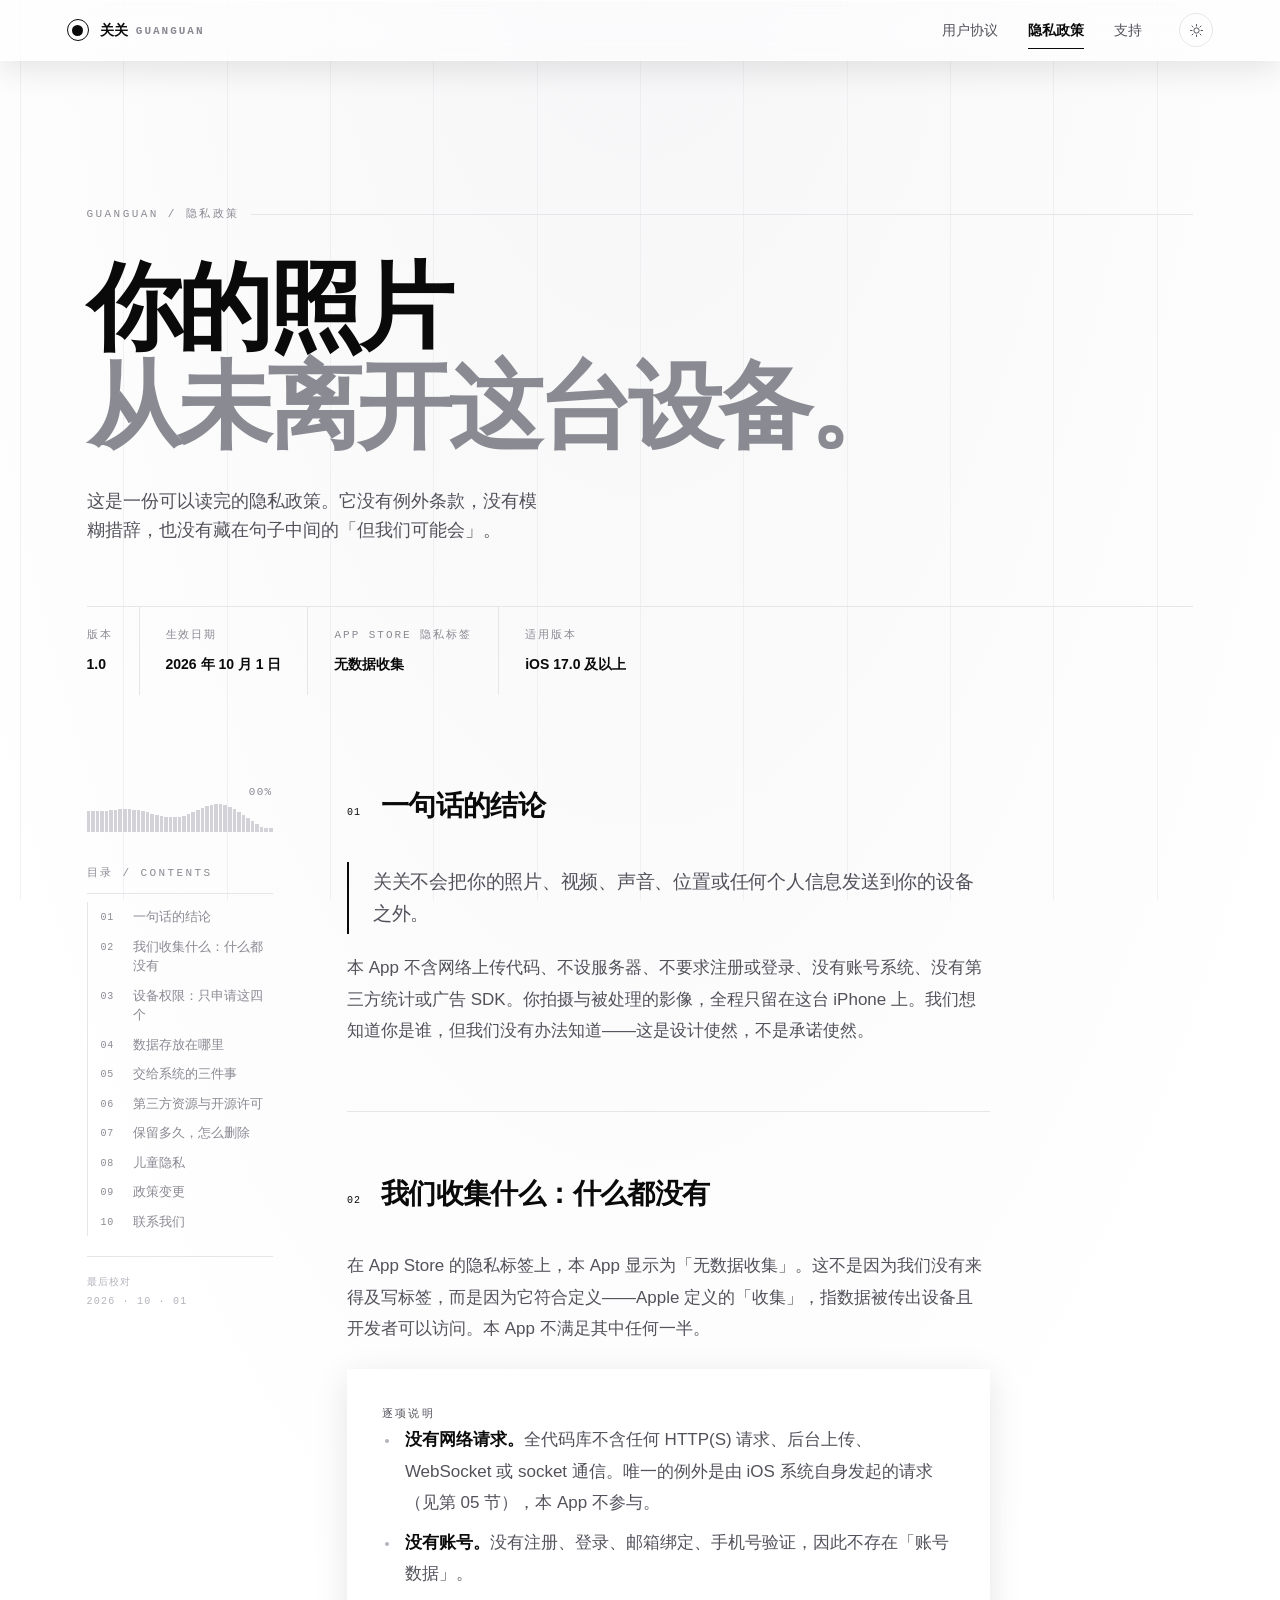
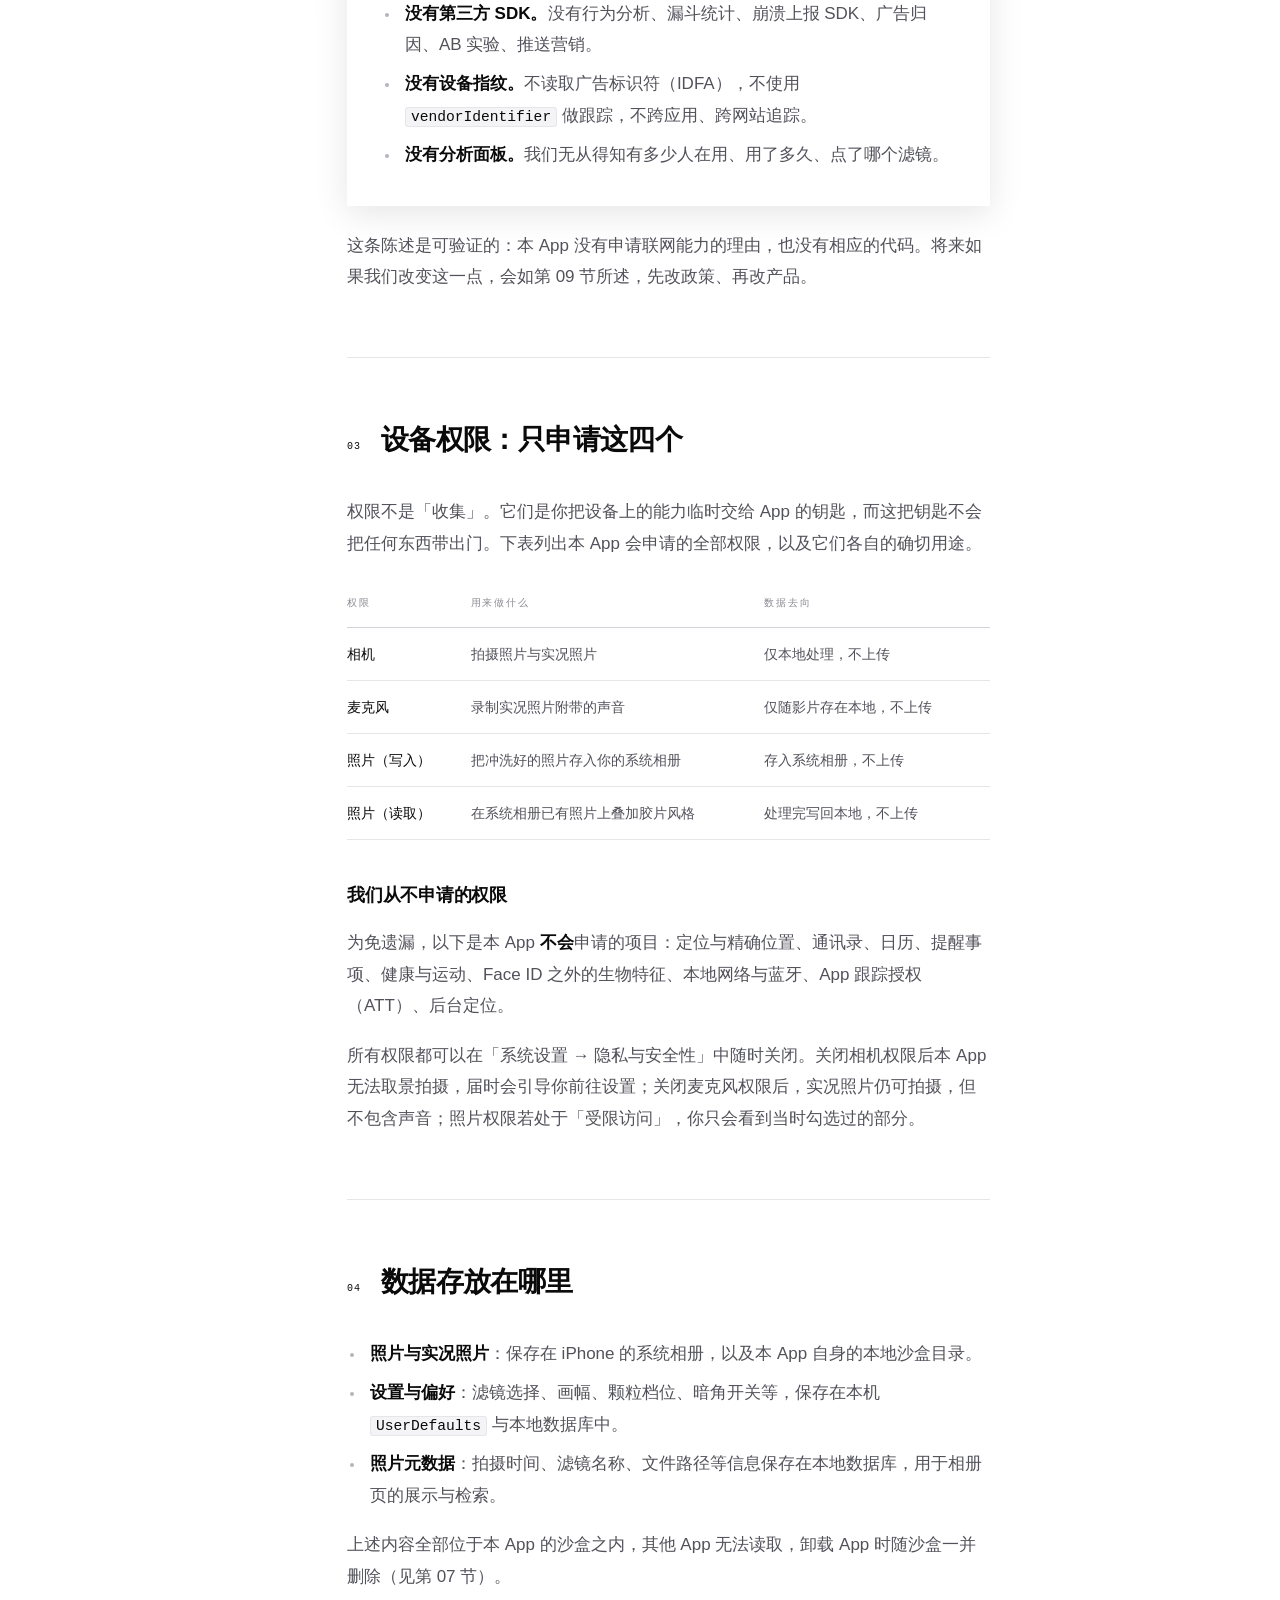
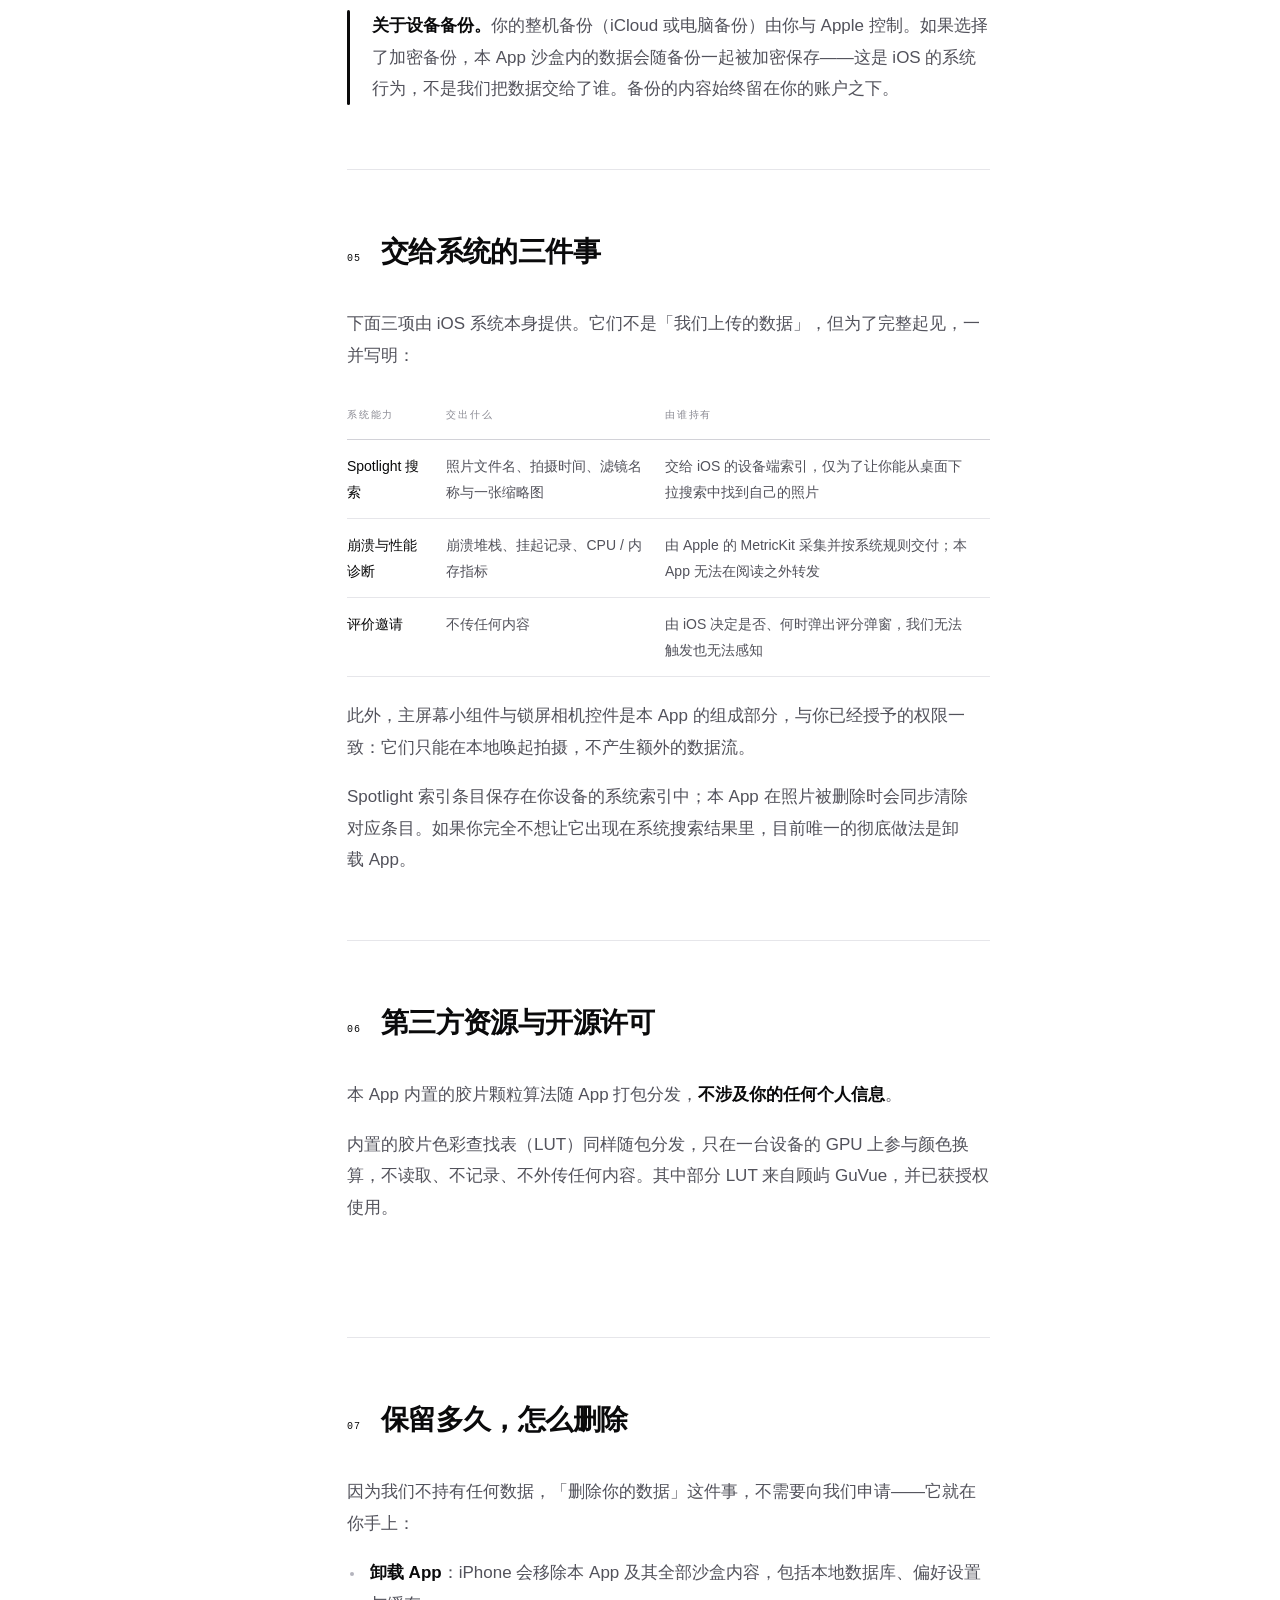
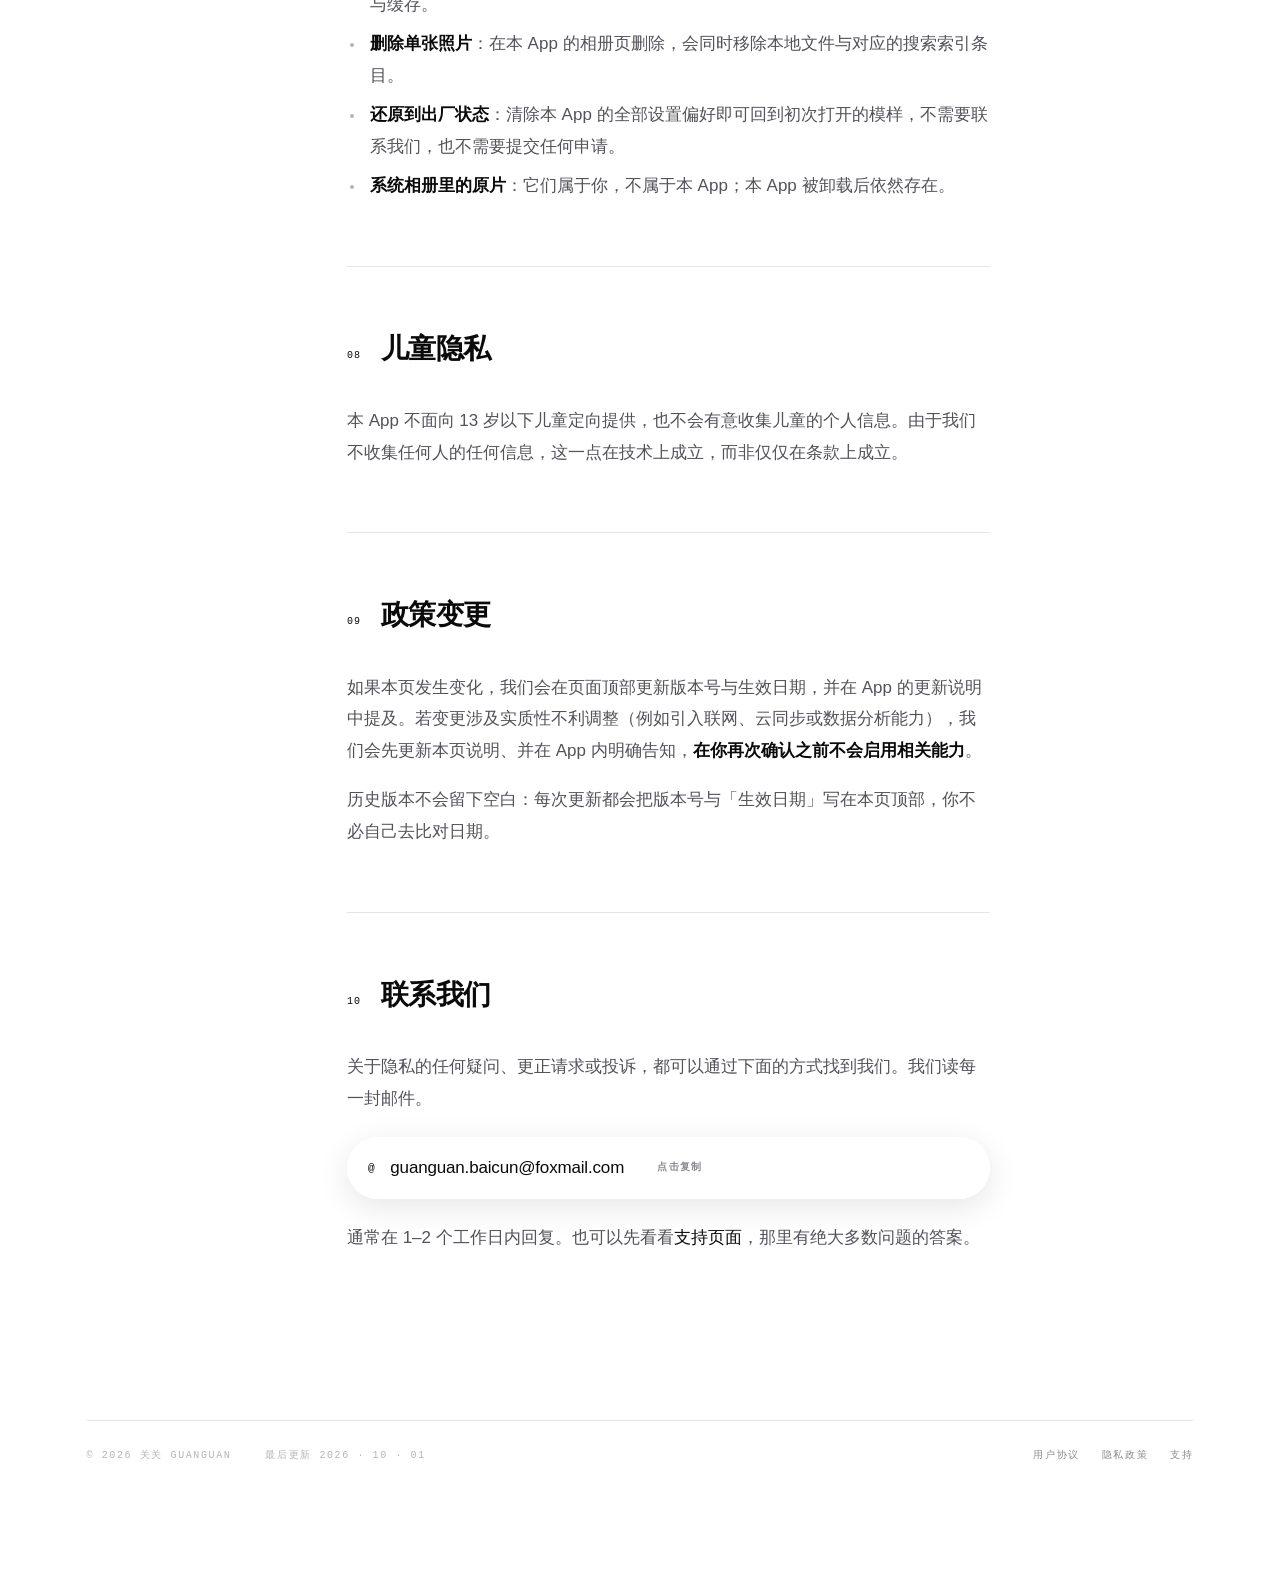
==== commit b24f1b80: "站点改版与文案口径同步：中性黑白液态玻璃 + 颗粒来源陈述清理 - assets/site.css      暖白纸感 → 中性黑白 + 液态玻璃材质令牌 - privacy.html        " ====
--- a/privacy.html
+++ b/privacy.html
@@ -173,9 +173,9 @@
 
       <section class="sect" id="p6" data-title="第三方资源与开源许可">
         <h2><b>06</b>第三方资源与开源许可</h2>
-        <p>本 App 内置的胶片颗粒算法源自 <span class="tag">MIT</span> 授权的开源项目 <strong>cinegrain2</strong>（作者 mr-berndt），随 App 打包分发，<strong>不涉及你的任何个人信息</strong>。</p>
+        <p>本 App 内置的胶片颗粒算法随 App 打包分发，<strong>不涉及你的任何个人信息</strong>。</p>
         <p>内置的胶片色彩查找表（LUT）同样随包分发，只在一台设备的 GPU 上参与颜色换算，不读取、不记录、不外传任何内容。其中部分 LUT 来自顾屿 GuVue，并已获授权使用。</p>
-        <p><a class="lnk" href="./support.html#s7">开源致谢的完整清单 →</a></p>
+        <p><a class="lnk" href="./support.html#s7">开源致谢清单 →</a></p>
       </section>
 
       <section class="sect" id="p7" data-title="保留多久，怎么删除">
--- a/assets/site.css
+++ b/assets/site.css
@@ -8,27 +8,35 @@
    1. 令牌 Tokens
    -------------------------------------------------------------------------- */
 :root {
-  /* 表面 —— 暖白纸感（呼应胶片 / 暗房底色） */
-  --paper:      #fdfcfa;
-  --paper-2:    #f4f2ec;
-  --paper-3:    #ebe6dd;
+  /* 表面 —— 纯黑白（无暖调） */
+  --paper:      #ffffff;
+  --paper-2:    #f4f4f6;
+  --paper-3:    #e8e8ec;
   --raise:      0 0 0 1px var(--hair);
 
-  /* 墨色层级 */
+  /* 墨色层级（中性灰阶） */
   --ink:        #0a0a0b;
-  --ink-2:      #56544e;
-  --ink-3:      #8c867c;
-  --ink-4:      #b4ada2;
-
-  /* 线 —— 暖灰发丝 */
-  --hair:       #e9e4da;
-  --hair-2:     #d8d2c7;
+  --ink-2:      #52525b;
+  --ink-3:      #8a8a93;
+  --ink-4:      #b4b4bd;
+
+  /* 线 —— 中性发丝 */
+  --hair:       #e6e6ea;
+  --hair-2:     #d2d2d8;
   --hair-3:     #0a0a0b;
 
-  /* 强调（唯一） */
-  --accent:     #ff3b30;
-  --accent-2:   #d1241b;
-  --sel:        rgba(255, 59, 48, .16);
+  /* 强调 —— 仅黑白（液体玻璃美学下，强调即墨色本身） */
+  --accent:     #0a0a0b;
+  --accent-2:   #000000;
+  --sel:        rgba(10, 10, 11, .14);
+
+  /* 液体玻璃材质令牌（liquid glass） */
+  --glass-bg:         rgba(255, 255, 255, 0.55);
+  --glass-bg-strong:  rgba(255, 255, 255, 0.72);
+  --glass-border:     rgba(255, 255, 255, 0.65);
+  --glass-hi:         rgba(255, 255, 255, 0.70);
+  --glass-shadow:     0 8px 32px rgba(10, 10, 11, 0.10), inset 0 1px 0 var(--glass-hi);
+  --glass-blur:       saturate(180%) blur(20px);
 
   /* 字族 */
   --sans: -apple-system, BlinkMacSystemFont, "SF Pro Text", "Helvetica Neue",
@@ -68,18 +76,26 @@
 
 :root[data-theme="dark"] {
   --paper:      #0a0a0b;
-  --paper-2:    #141416;
-  --paper-3:    #1c1c1f;
+  --paper-2:    #161618;
+  --paper-3:    #1e1e22;
   --ink:        #f4f4f2;
-  --ink-2:      #a2a2a8;
-  --ink-3:      #74747c;
-  --ink-4:      #4a4a50;
-  --hair:       #232327;
-  --hair-2:     #33333a;
+  --ink-2:      #a6a6ae;
+  --ink-3:      #74747e;
+  --ink-4:      #4a4a52;
+  --hair:       #26262b;
+  --hair-2:     #3a3a42;
   --hair-3:     #f4f4f2;
-  --accent:     #ff453a;
-  --accent-2:   #ff6b62;
-  --sel:        rgba(255, 69, 58, .22);
+  --accent:     #f4f4f2;
+  --accent-2:   #ffffff;
+  --sel:        rgba(244, 244, 242, .20);
+
+  /* 液体玻璃 · 深色 */
+  --glass-bg:         rgba(28, 28, 32, 0.50);
+  --glass-bg-strong:  rgba(40, 40, 46, 0.62);
+  --glass-border:     rgba(255, 255, 255, 0.14);
+  --glass-hi:         rgba(255, 255, 255, 0.10);
+  --glass-shadow:     0 8px 32px rgba(0, 0, 0, 0.45), inset 0 1px 0 var(--glass-hi);
+  --glass-blur:       saturate(160%) blur(20px);
 }
 
 /* --------------------------------------------------------------------------
@@ -96,7 +112,8 @@
 
 body {
   margin: 0;
-  background: var(--paper);
+  background-color: var(--paper);
+  background-image: radial-gradient(120% 70% at 50% -10%, var(--paper-2) 0%, transparent 55%);
   color: var(--ink);
   font-family: var(--sans);
   font-size: var(--t-body);
@@ -157,19 +174,7 @@
 }
 :root[data-theme="dark"] .grids { opacity: .4; }
 
-/* 胶片颗粒：极轻的静态噪点叠层，呼应 App 的胶片底色 */
-body::after {
-  content: "";
-  position: fixed; inset: 0; z-index: 3;
-  pointer-events: none;
-  background-image: url("[data-uri]");
-  background-size: 180px 180px;
-  opacity: .04;
-  mix-blend-mode: multiply;
-}
-:root[data-theme="dark"] body::after { opacity: .055; mix-blend-mode: screen; }
-@media (max-width: 1080px) { body::after { opacity: .03; } }
-@media (prefers-reduced-motion: reduce) { /* 静态噪点，无需降级 */ }
+/* 胶片颗粒叠层已移除：改纯黑白 + 液体玻璃美学（见 :root 的 --glass-* 令牌）。 */
 
 .progress {
   position: fixed; top: 0; left: 0; right: 0; height: 2px;
@@ -190,10 +195,11 @@
   height: var(--topbar);
   display: flex; align-items: center; gap: 24px;
   padding: 0 var(--gutter);
-  background: color-mix(in srgb, var(--paper) 82%, transparent);
-  backdrop-filter: saturate(180%) blur(18px);
-  -webkit-backdrop-filter: saturate(180%) blur(18px);
-  border-bottom: 1px solid var(--hair);
+  background: var(--glass-bg);
+  -webkit-backdrop-filter: var(--glass-blur);
+  backdrop-filter: var(--glass-blur);
+  border-bottom: 1px solid var(--glass-border);
+  box-shadow: var(--glass-shadow);
 }
 
 .brand { display: flex; align-items: center; gap: 11px; margin-right: auto; }
@@ -512,10 +518,13 @@
 .lead p { font-size: clamp(1.0625rem, 1.5vw, 1.25rem); line-height: 1.66; color: var(--ink); letter-spacing: -.012em; }
 .lead p + p { margin-top: .8em; font-size: var(--t-body); color: var(--ink-2); }
 
-/* 面板 */
+/* 面板 · 液体玻璃 */
 .panel {
-  background: var(--paper-2);
-  border: 1px solid var(--hair);
+  background: var(--glass-bg-strong);
+  -webkit-backdrop-filter: var(--glass-blur);
+  backdrop-filter: var(--glass-blur);
+  border: 1px solid var(--glass-border);
+  box-shadow: var(--glass-shadow);
   padding: clamp(22px, 3vw, 34px);
   margin: .35em 0;
 }
@@ -563,12 +572,15 @@
 }
 .tag--live { border-color: var(--accent); color: var(--accent); background: color-mix(in srgb, var(--accent) 7%, transparent); }
 
-/* 邮箱芯片 */
+/* 邮箱芯片 · 液体玻璃 */
 .chip {
   display: inline-flex; align-items: center; gap: 14px;
   padding: 14px 20px; margin: .3em 0;
-  border: 1px solid var(--hair-2); border-radius: 999px;
-  background: var(--paper);
+  border: 1px solid var(--glass-border); border-radius: 999px;
+  background: var(--glass-bg);
+  -webkit-backdrop-filter: var(--glass-blur);
+  backdrop-filter: var(--glass-blur);
+  box-shadow: var(--glass-shadow);
   transition: border-color var(--d-fast) var(--e-out),
               background-color var(--d-fast) var(--e-out),
               transform var(--d-fast) var(--e-out);
@@ -673,14 +685,17 @@
 }
 .card-link__go svg { width: 15px; height: 15px; }
 
-/* 返回顶部 */
+/* 返回顶部 · 液体玻璃 */
 .totop {
   position: fixed; right: clamp(16px, 3vw, 34px); bottom: clamp(16px, 3vw, 34px);
   z-index: 40;
   width: 46px; height: 46px; border-radius: 50%;
-  background: var(--ink); color: var(--paper);
+  background: var(--glass-bg-strong); color: var(--ink);
   display: grid; place-items: center;
-  border: 1px solid var(--hair-3);
+  border: 1px solid var(--glass-border);
+  -webkit-backdrop-filter: var(--glass-blur);
+  backdrop-filter: var(--glass-blur);
+  box-shadow: var(--glass-shadow);
   opacity: 0; pointer-events: none;
   transform: translateY(10px) scale(.9);
   transition: all var(--d-mid) var(--e-out);
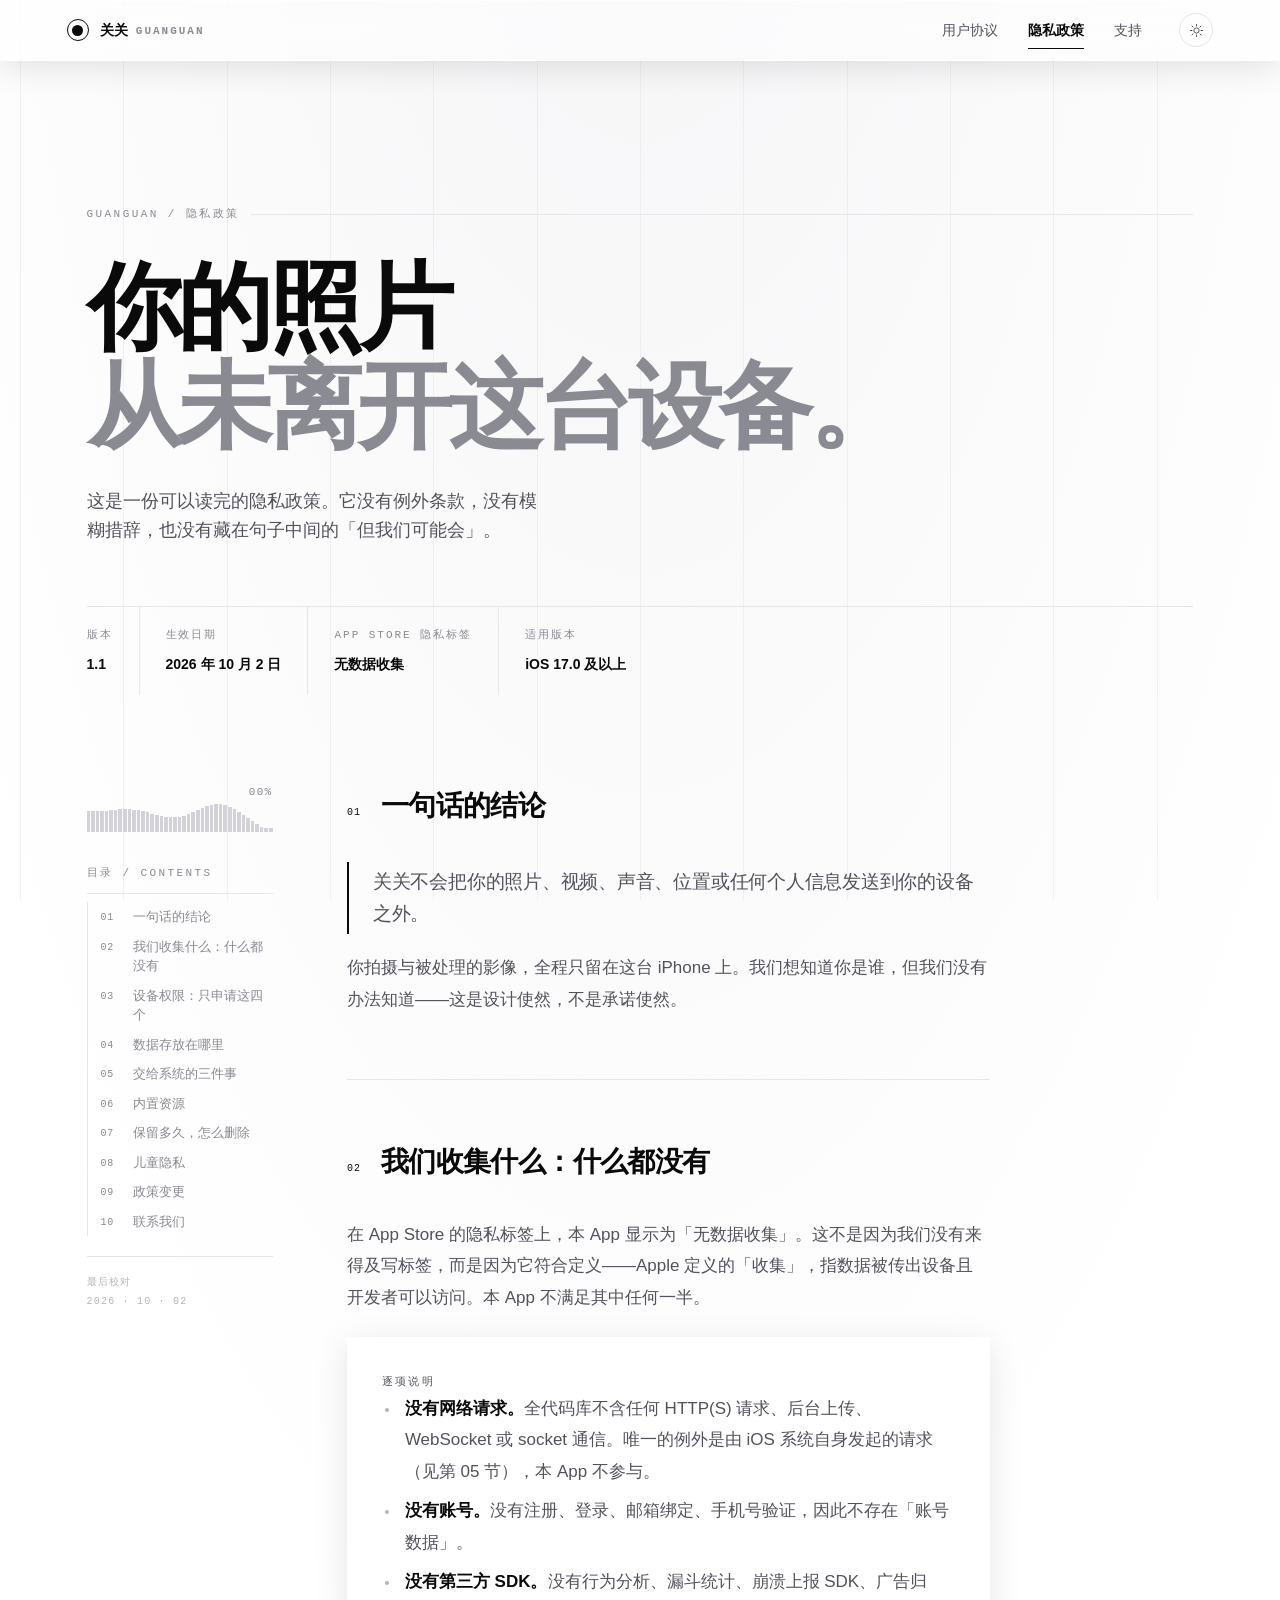
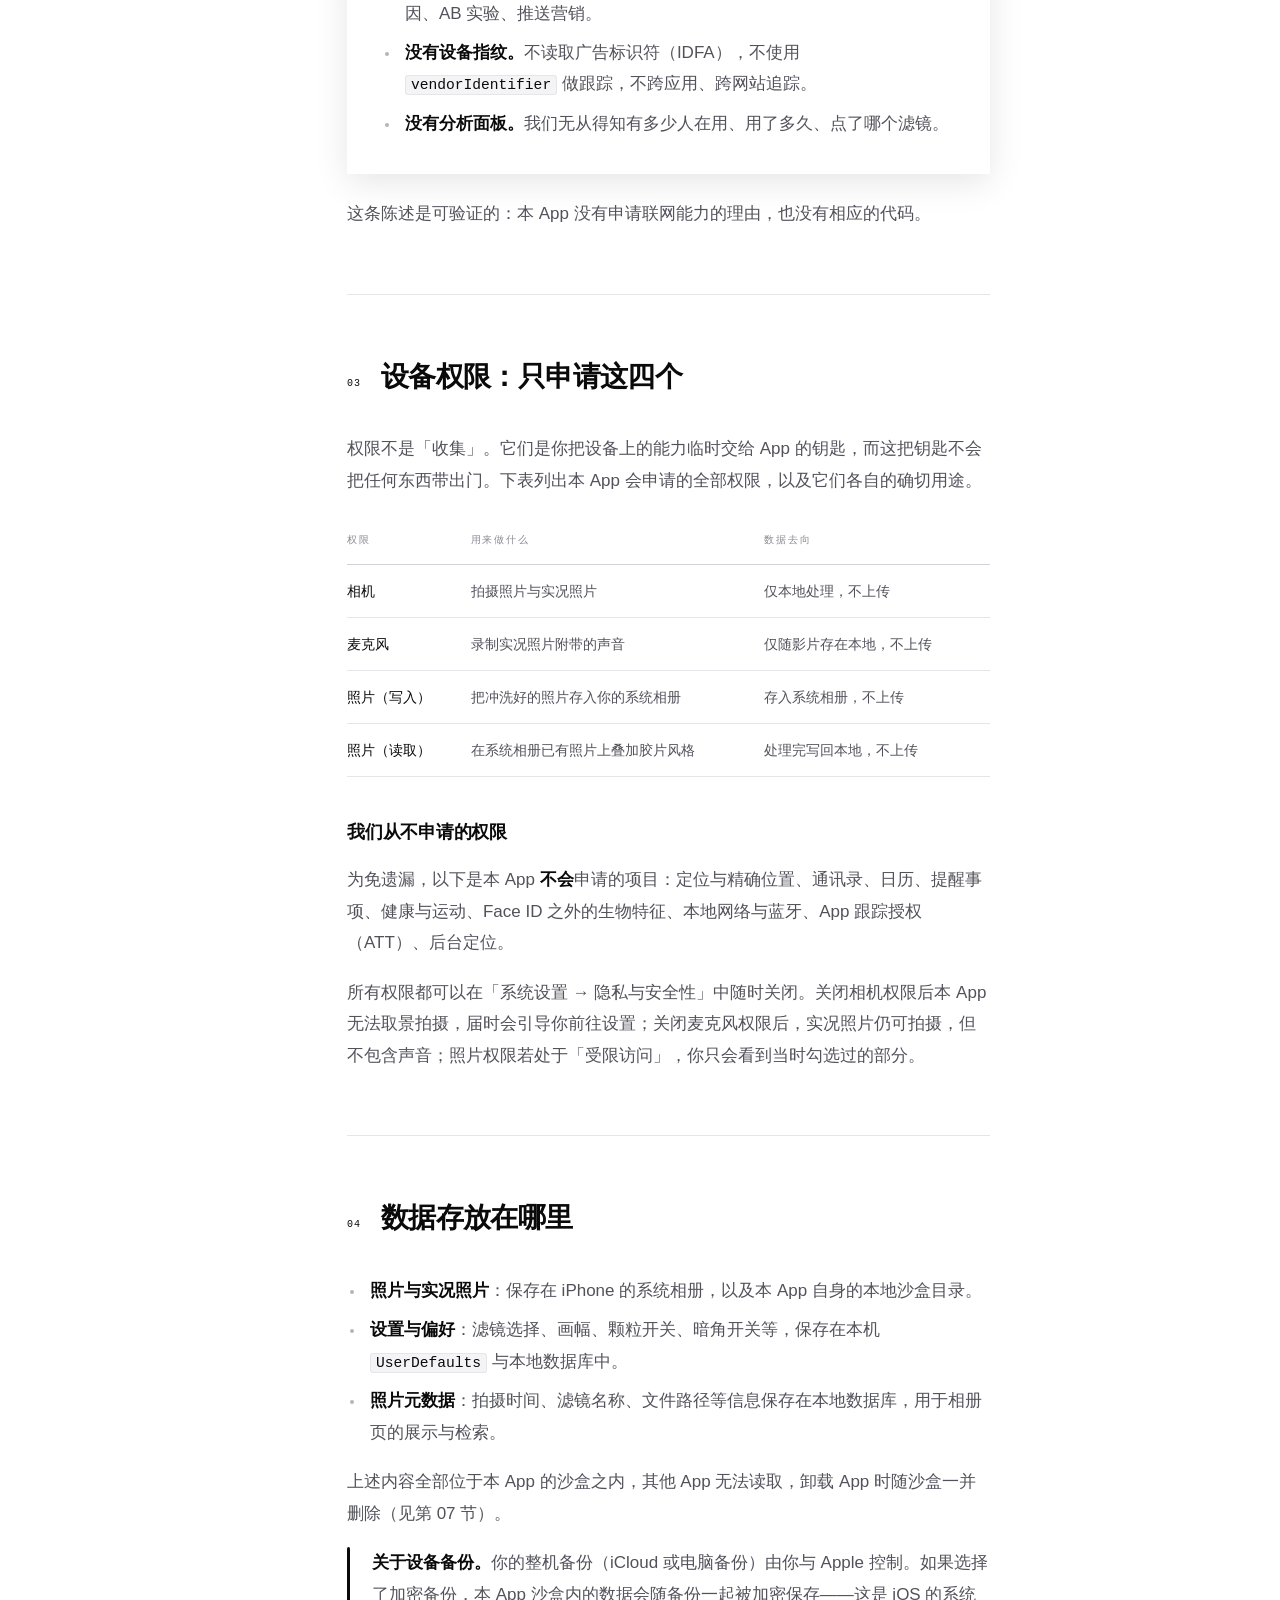
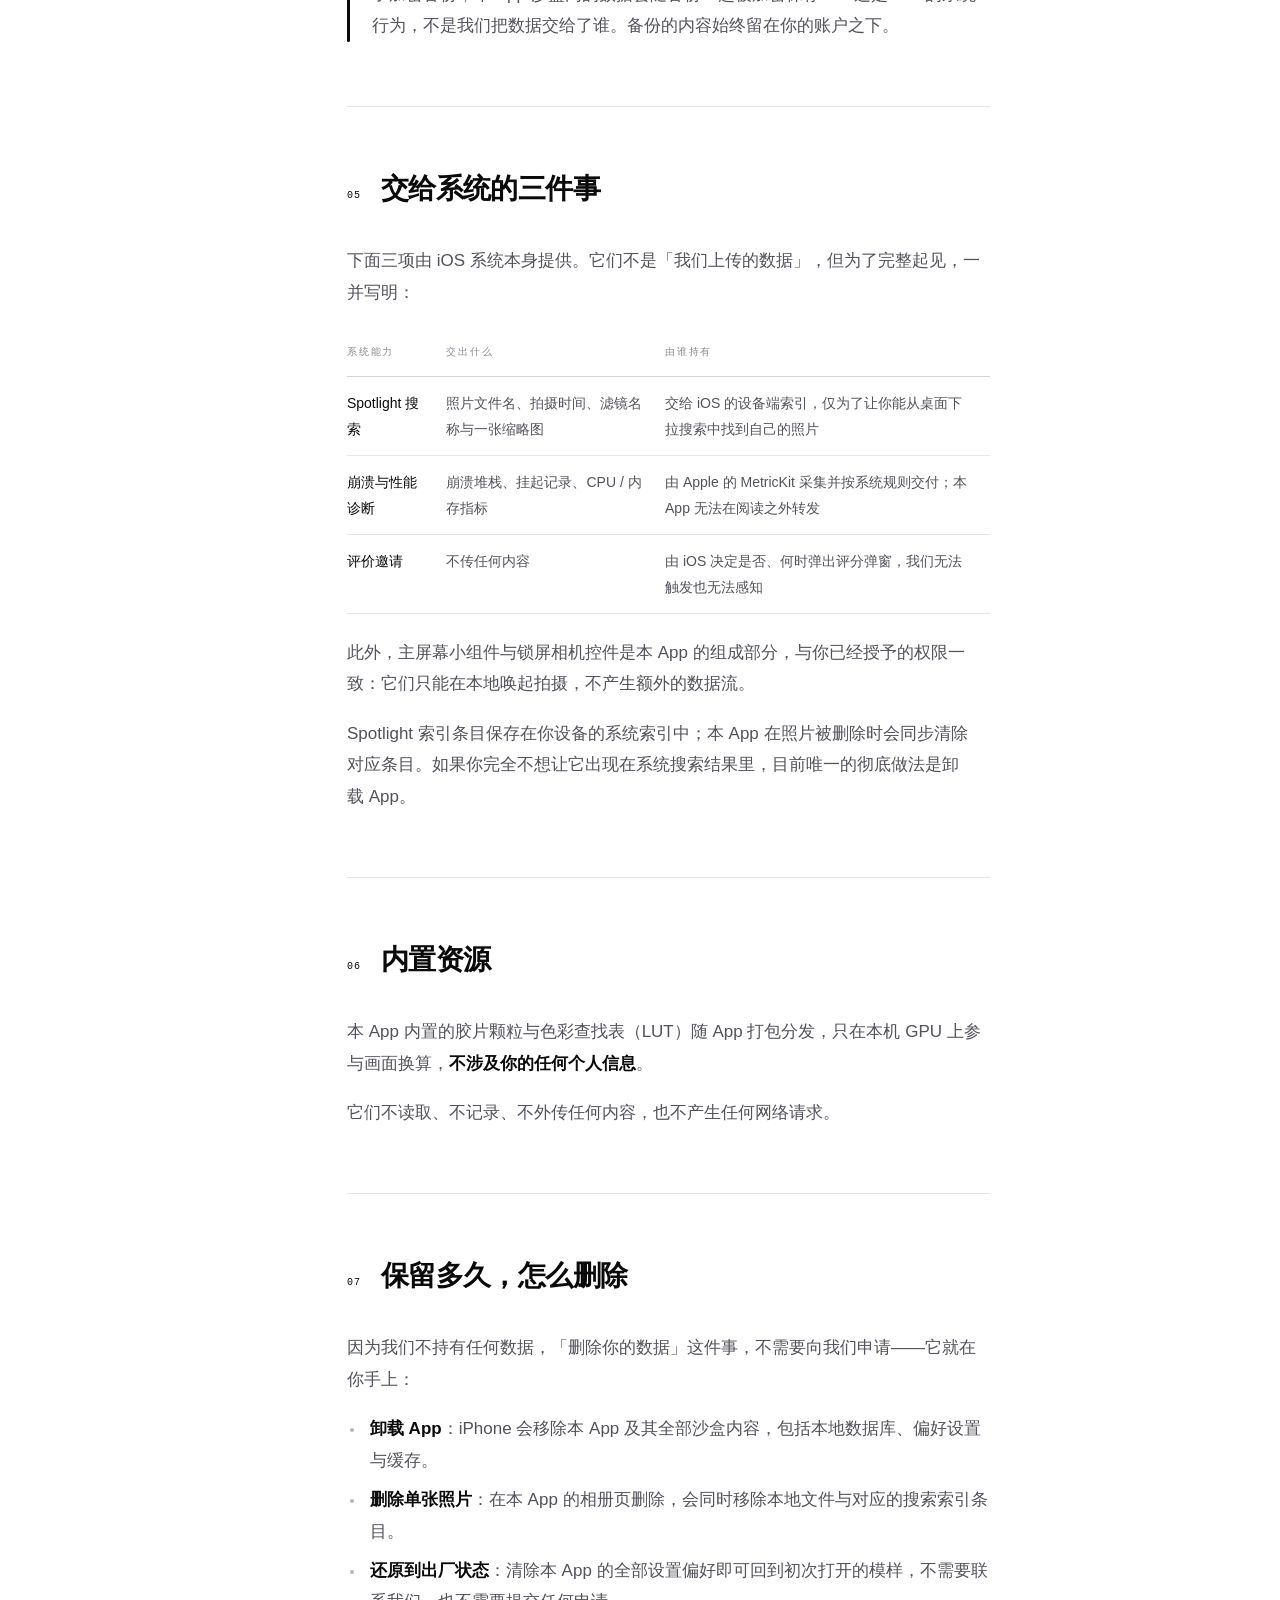
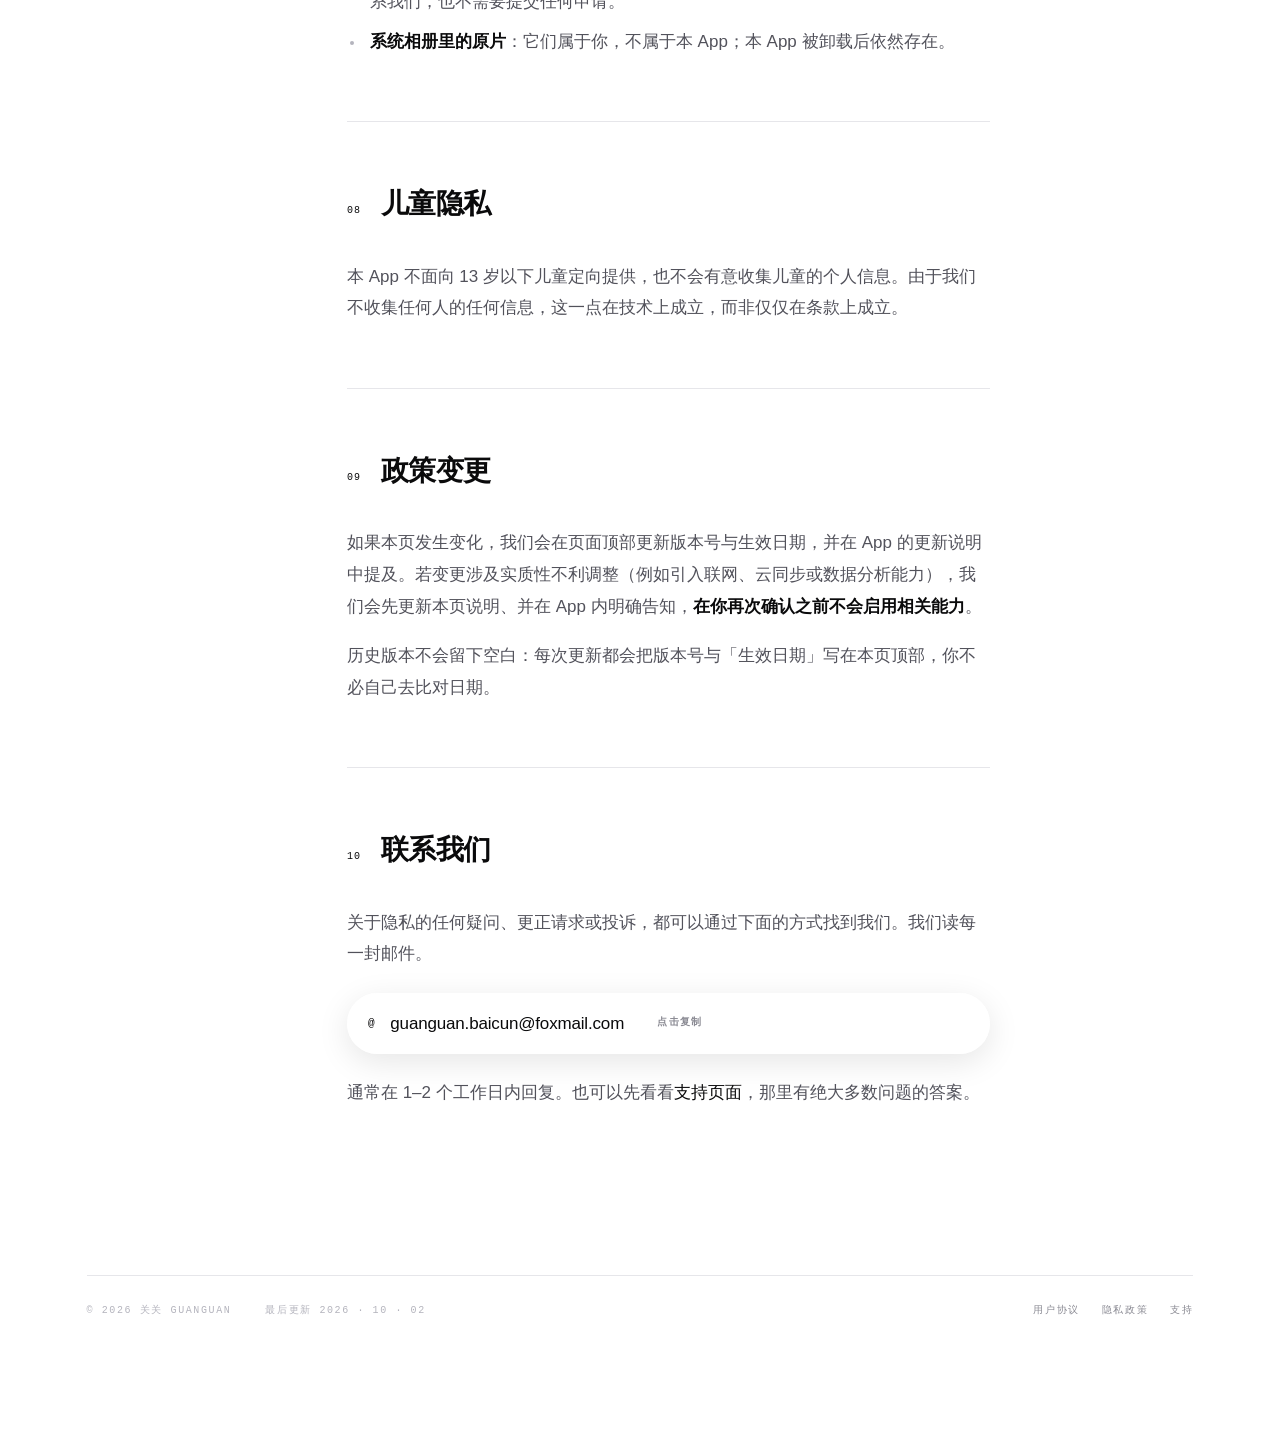
==== commit eb6657e2: "站点精简：删掉支持页第 07 节「开源与其他第三方组件」，清理三页重复与过期表述，README 不再上线" ====
--- a/privacy.html
+++ b/privacy.html
@@ -54,8 +54,8 @@
     <h1>你的照片<br><em>从未离开这台设备。</em></h1>
     <p class="hero__lede">这是一份可以读完的隐私政策。它没有例外条款，没有模糊措辞，也没有藏在句子中间的「但我们可能会」。</p>
     <dl class="factbar">
-      <div><dt>版本</dt><dd>1.0</dd></div>
-      <div><dt>生效日期</dt><dd>2026 年 10 月 1 日</dd></div>
+      <div><dt>版本</dt><dd>1.1</dd></div>
+      <div><dt>生效日期</dt><dd>2026 年 10 月 2 日</dd></div>
       <div><dt>App Store 隐私标签</dt><dd>无数据收集</dd></div>
       <div><dt>适用版本</dt><dd>iOS 17.0 及以上</dd></div>
     </dl>
@@ -75,7 +75,7 @@
         <li class="index__rail" aria-hidden="true"></li>
         <li class="index__active" aria-hidden="true"></li>
       </ol>
-      <p class="index__foot">最后校对<br>2026 · 10 · 01</p>
+      <p class="index__foot">最后校对<br>2026 · 10 · 02</p>
     </aside>
 
     <main id="main">
@@ -85,7 +85,7 @@
         <div class="lead">
           <p>关关不会把你的照片、视频、声音、位置或任何个人信息发送到你的设备之外。</p>
         </div>
-        <p>本 App 不含网络上传代码、不设服务器、不要求注册或登录、没有账号系统、没有第三方统计或广告 SDK。你拍摄与被处理的影像，全程只留在这台 iPhone 上。我们想知道你是谁，但我们没有办法知道——这是设计使然，不是承诺使然。</p>
+        <p>你拍摄与被处理的影像，全程只留在这台 iPhone 上。我们想知道你是谁，但我们没有办法知道——这是设计使然，不是承诺使然。</p>
       </section>
 
       <section class="sect" id="p2" data-title="我们收集什么：什么都没有">
@@ -101,7 +101,7 @@
             <li><strong>没有分析面板。</strong>我们无从得知有多少人在用、用了多久、点了哪个滤镜。</li>
           </ul>
         </div>
-        <p>这条陈述是可验证的：本 App 没有申请联网能力的理由，也没有相应的代码。将来如果我们改变这一点，会如第 09 节所述，先改政策、再改产品。</p>
+        <p>这条陈述是可验证的：本 App 没有申请联网能力的理由，也没有相应的代码。</p>
       </section>
 
       <section class="sect" id="p3" data-title="设备权限：只申请这四个">
@@ -129,7 +129,7 @@
         <h2><b>04</b>数据存放在哪里</h2>
         <ul>
           <li><strong>照片与实况照片</strong>：保存在 iPhone 的系统相册，以及本 App 自身的本地沙盒目录。</li>
-          <li><strong>设置与偏好</strong>：滤镜选择、画幅、颗粒档位、暗角开关等，保存在本机 <code>UserDefaults</code> 与本地数据库中。</li>
+          <li><strong>设置与偏好</strong>：滤镜选择、画幅、颗粒开关、暗角开关等，保存在本机 <code>UserDefaults</code> 与本地数据库中。</li>
           <li><strong>照片元数据</strong>：拍摄时间、滤镜名称、文件路径等信息保存在本地数据库，用于相册页的展示与检索。</li>
         </ul>
         <p>上述内容全部位于本 App 的沙盒之内，其他 App 无法读取，卸载 App 时随沙盒一并删除（见第 07 节）。</p>
@@ -171,11 +171,10 @@
         <p>Spotlight 索引条目保存在你设备的系统索引中；本 App 在照片被删除时会同步清除对应条目。如果你完全不想让它出现在系统搜索结果里，目前唯一的彻底做法是卸载 App。</p>
       </section>
 
-      <section class="sect" id="p6" data-title="第三方资源与开源许可">
-        <h2><b>06</b>第三方资源与开源许可</h2>
-        <p>本 App 内置的胶片颗粒算法随 App 打包分发，<strong>不涉及你的任何个人信息</strong>。</p>
-        <p>内置的胶片色彩查找表（LUT）同样随包分发，只在一台设备的 GPU 上参与颜色换算，不读取、不记录、不外传任何内容。其中部分 LUT 来自顾屿 GuVue，并已获授权使用。</p>
-        <p><a class="lnk" href="./support.html#s7">开源致谢清单 →</a></p>
+      <section class="sect" id="p6" data-title="内置资源">
+        <h2><b>06</b>内置资源</h2>
+        <p>本 App 内置的胶片颗粒与色彩查找表（LUT）随 App 打包分发，只在本机 GPU 上参与画面换算，<strong>不涉及你的任何个人信息</strong>。</p>
+        <p>它们不读取、不记录、不外传任何内容，也不产生任何网络请求。</p>
       </section>
 
       <section class="sect" id="p7" data-title="保留多久，怎么删除">
@@ -219,7 +218,7 @@
 
   <footer class="foot">
     <span>© 2026 关关 GUANGUAN</span>
-    <span class="yes">最后更新 2026 · 10 · 01</span>
+    <span class="yes">最后更新 2026 · 10 · 02</span>
     <nav>
       <a href="./terms.html">用户协议</a>
       <a href="./privacy.html">隐私政策</a>
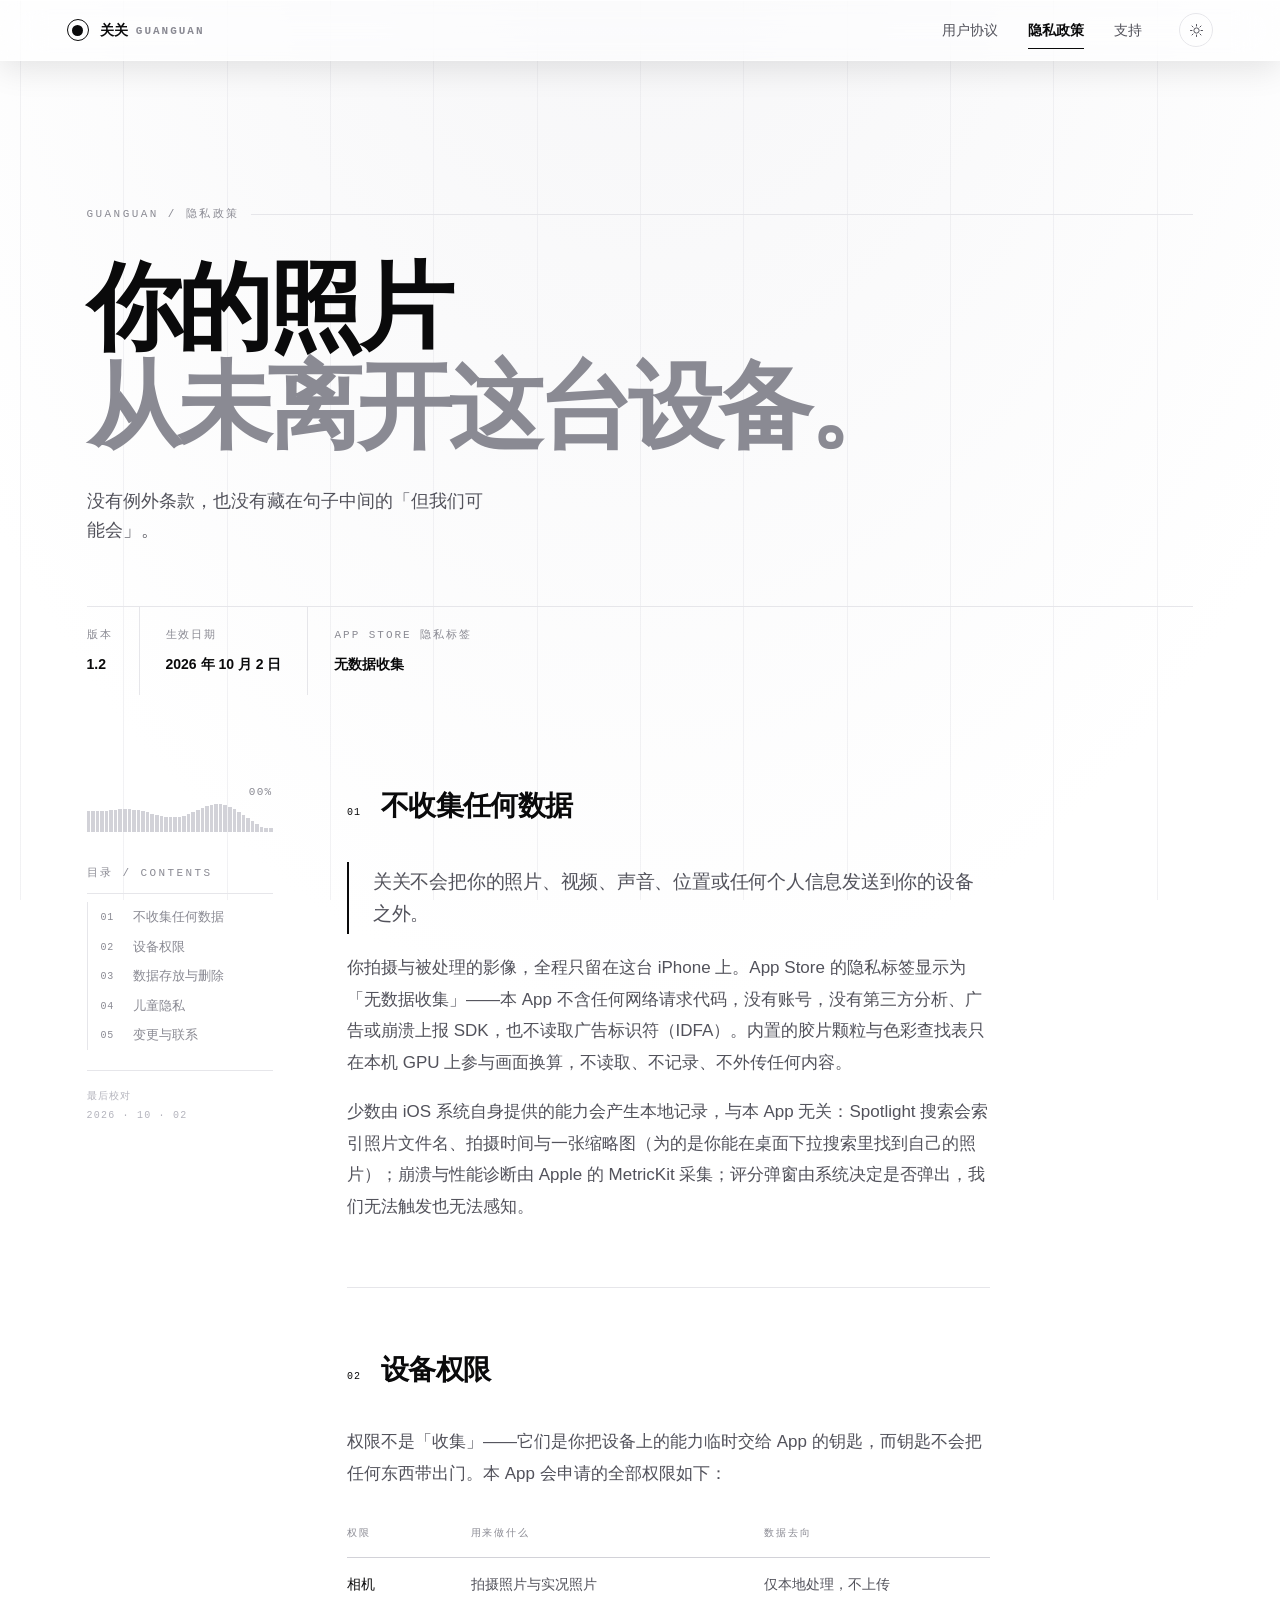
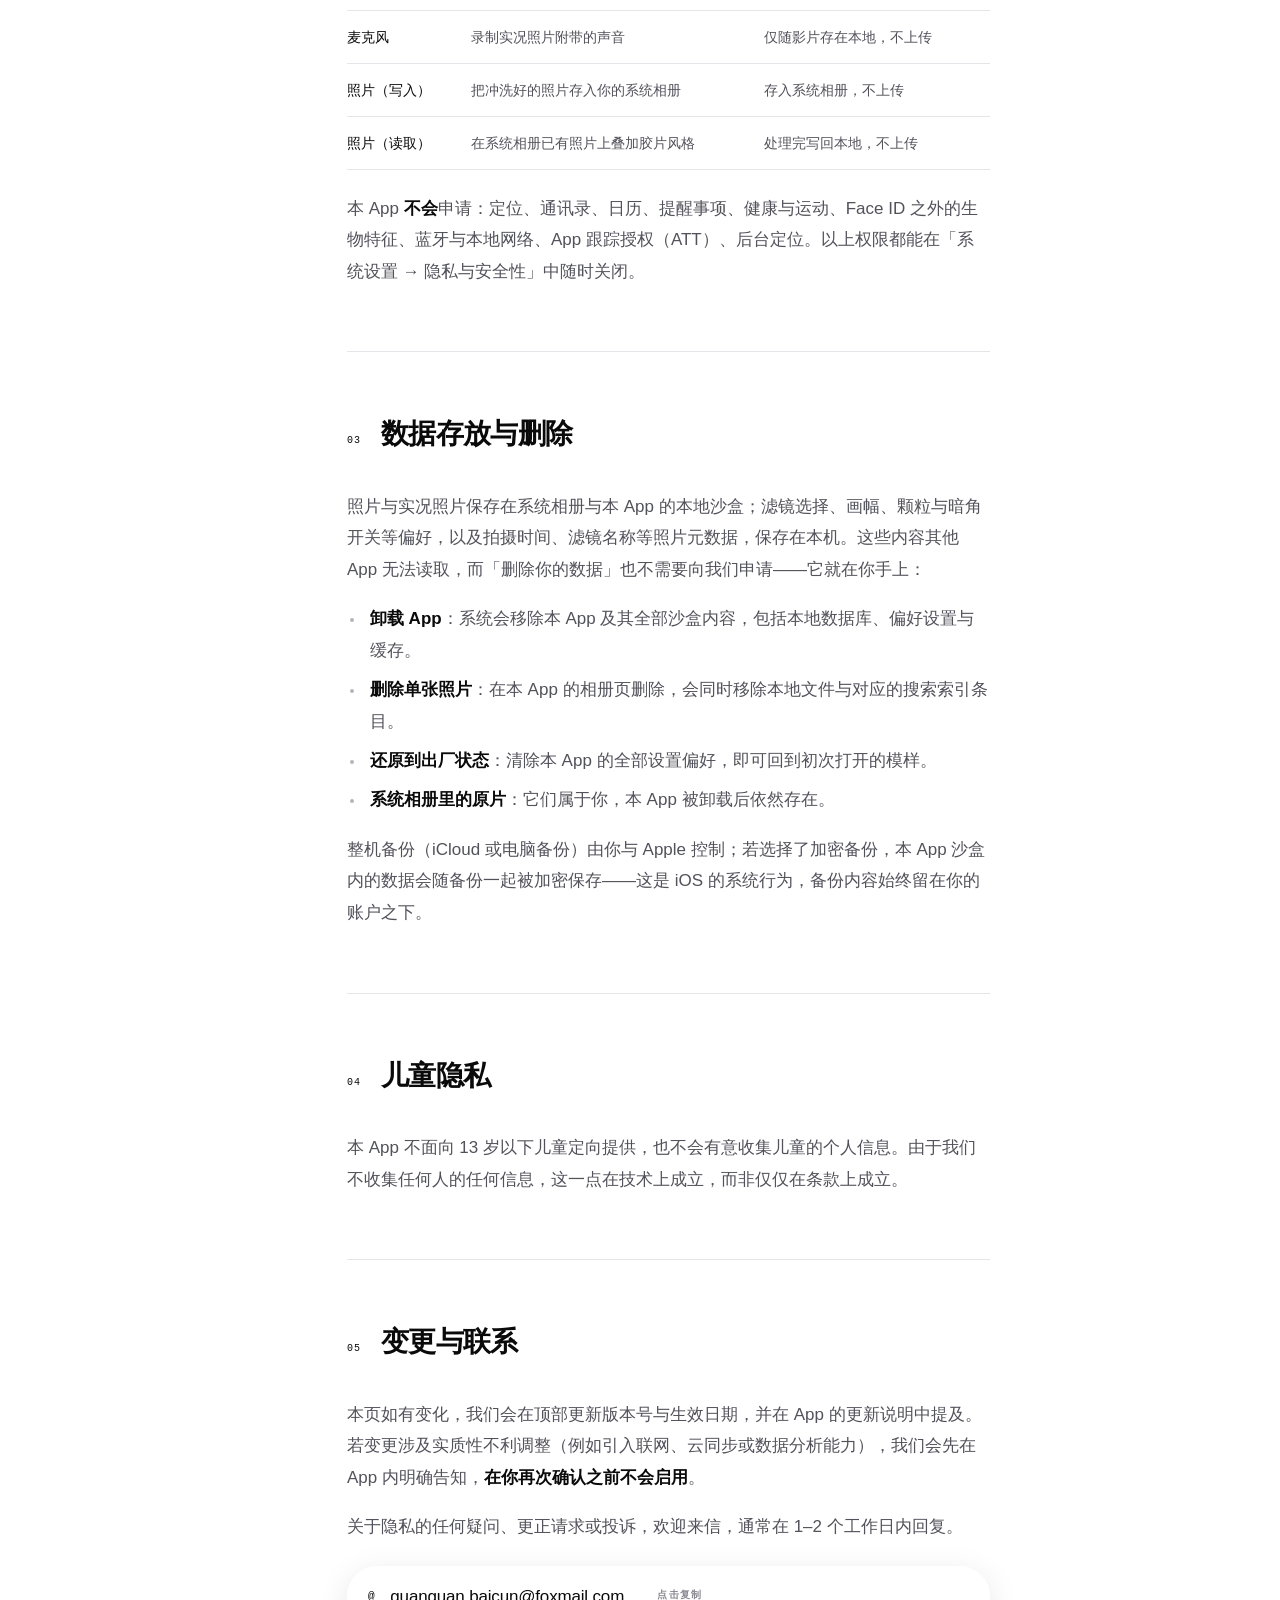
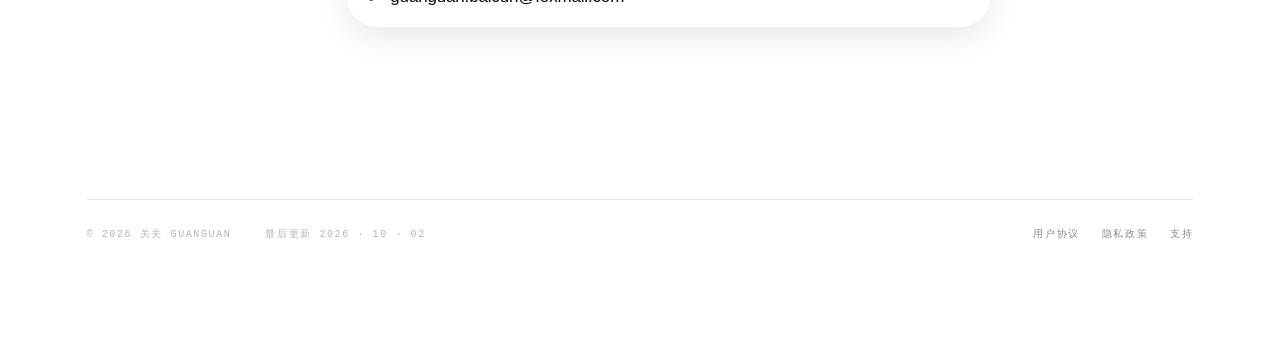
==== commit f275a15d: "三页精简：隐私 10→5 节、协议 13→7 节、首页卡片收紧" ====
--- a/privacy.html
+++ b/privacy.html
@@ -4,7 +4,7 @@
 <meta charset="UTF-8">
 <meta name="viewport" content="width=device-width, initial-scale=1, viewport-fit=cover">
 <title>隐私政策 · 关关 Guanguan</title>
-<meta name="description" content="关关 Guanguan 的隐私政策：不收集任何数据、无账号、无云端、无第三方分析或广告 SDK。你的照片与被处理的影像全程只留在这台 iPhone 上。">
+<meta name="description" content="关关 Guanguan 隐私政策：不收集任何数据、无账号、无云端、无第三方分析或广告 SDK，照片全程只留在本机。">
 <meta name="theme-color" content="#ffffff" media="(prefers-color-scheme: light)">
 <meta name="theme-color" content="#0a0a0b" media="(prefers-color-scheme: dark)">
 <meta name="robots" content="index, follow">
@@ -52,12 +52,11 @@
   <section class="hero">
     <p class="eyebrow">GUANGUAN / 隐私政策</p>
     <h1>你的照片<br><em>从未离开这台设备。</em></h1>
-    <p class="hero__lede">这是一份可以读完的隐私政策。它没有例外条款，没有模糊措辞，也没有藏在句子中间的「但我们可能会」。</p>
+    <p class="hero__lede">没有例外条款，也没有藏在句子中间的「但我们可能会」。</p>
     <dl class="factbar">
-      <div><dt>版本</dt><dd>1.1</dd></div>
+      <div><dt>版本</dt><dd>1.2</dd></div>
       <div><dt>生效日期</dt><dd>2026 年 10 月 2 日</dd></div>
       <div><dt>App Store 隐私标签</dt><dd>无数据收集</dd></div>
-      <div><dt>适用版本</dt><dd>iOS 17.0 及以上</dd></div>
     </dl>
   </section>
 
@@ -80,33 +79,18 @@
 
     <main id="main">
 
-      <section class="sect" id="p1" data-title="一句话的结论">
-        <h2><b>01</b>一句话的结论</h2>
+      <section class="sect" id="p1" data-title="不收集任何数据">
+        <h2><b>01</b>不收集任何数据</h2>
         <div class="lead">
           <p>关关不会把你的照片、视频、声音、位置或任何个人信息发送到你的设备之外。</p>
         </div>
-        <p>你拍摄与被处理的影像，全程只留在这台 iPhone 上。我们想知道你是谁，但我们没有办法知道——这是设计使然，不是承诺使然。</p>
+        <p>你拍摄与被处理的影像，全程只留在这台 iPhone 上。App Store 的隐私标签显示为「无数据收集」——本 App 不含任何网络请求代码，没有账号，没有第三方分析、广告或崩溃上报 SDK，也不读取广告标识符（IDFA）。内置的胶片颗粒与色彩查找表只在本机 GPU 上参与画面换算，不读取、不记录、不外传任何内容。</p>
+        <p>少数由 iOS 系统自身提供的能力会产生本地记录，与本 App 无关：Spotlight 搜索会索引照片文件名、拍摄时间与一张缩略图（为的是你能在桌面下拉搜索里找到自己的照片）；崩溃与性能诊断由 Apple 的 MetricKit 采集；评分弹窗由系统决定是否弹出，我们无法触发也无法感知。</p>
       </section>
 
-      <section class="sect" id="p2" data-title="我们收集什么：什么都没有">
-        <h2><b>02</b>我们收集什么：什么都没有</h2>
-        <p>在 App Store 的隐私标签上，本 App 显示为「无数据收集」。这不是因为我们没有来得及写标签，而是因为它符合定义——Apple 定义的「收集」，指数据被传出设备且开发者可以访问。本 App 不满足其中任何一半。</p>
-        <div class="panel">
-          <p class="panel__tag">逐项说明</p>
-          <ul>
-            <li><strong>没有网络请求。</strong>全代码库不含任何 HTTP(S) 请求、后台上传、WebSocket 或 socket 通信。唯一的例外是由 iOS 系统自身发起的请求（见第 05 节），本 App 不参与。</li>
-            <li><strong>没有账号。</strong>没有注册、登录、邮箱绑定、手机号验证，因此不存在「账号数据」。</li>
-            <li><strong>没有第三方 SDK。</strong>没有行为分析、漏斗统计、崩溃上报 SDK、广告归因、AB 实验、推送营销。</li>
-            <li><strong>没有设备指纹。</strong>不读取广告标识符（IDFA），不使用 <code>vendorIdentifier</code> 做跟踪，不跨应用、跨网站追踪。</li>
-            <li><strong>没有分析面板。</strong>我们无从得知有多少人在用、用了多久、点了哪个滤镜。</li>
-          </ul>
-        </div>
-        <p>这条陈述是可验证的：本 App 没有申请联网能力的理由，也没有相应的代码。</p>
-      </section>
-
-      <section class="sect" id="p3" data-title="设备权限：只申请这四个">
-        <h2><b>03</b>设备权限：只申请这四个</h2>
-        <p>权限不是「收集」。它们是你把设备上的能力临时交给 App 的钥匙，而这把钥匙不会把任何东西带出门。下表列出本 App 会申请的全部权限，以及它们各自的确切用途。</p>
+      <section class="sect" id="p2" data-title="设备权限">
+        <h2><b>02</b>设备权限</h2>
+        <p>权限不是「收集」——它们是你把设备上的能力临时交给 App 的钥匙，而钥匙不会把任何东西带出门。本 App 会申请的全部权限如下：</p>
         <div class="tblwrap">
           <table class="tbl">
             <thead>
@@ -120,88 +104,30 @@
             </tbody>
           </table>
         </div>
-        <h3>我们从不申请的权限</h3>
-        <p>为免遗漏，以下是本 App <strong>不会</strong>申请的项目：定位与精确位置、通讯录、日历、提醒事项、健康与运动、Face ID 之外的生物特征、本地网络与蓝牙、App 跟踪授权（ATT）、后台定位。</p>
-        <p>所有权限都可以在「系统设置 → 隐私与安全性」中随时关闭。关闭相机权限后本 App 无法取景拍摄，届时会引导你前往设置；关闭麦克风权限后，实况照片仍可拍摄，但不包含声音；照片权限若处于「受限访问」，你只会看到当时勾选过的部分。</p>
+        <p>本 App <strong>不会</strong>申请：定位、通讯录、日历、提醒事项、健康与运动、Face ID 之外的生物特征、蓝牙与本地网络、App 跟踪授权（ATT）、后台定位。以上权限都能在「系统设置 → 隐私与安全性」中随时关闭。</p>
       </section>
 
-      <section class="sect" id="p4" data-title="数据存放在哪里">
-        <h2><b>04</b>数据存放在哪里</h2>
+      <section class="sect" id="p3" data-title="数据存放与删除">
+        <h2><b>03</b>数据存放与删除</h2>
+        <p>照片与实况照片保存在系统相册与本 App 的本地沙盒；滤镜选择、画幅、颗粒与暗角开关等偏好，以及拍摄时间、滤镜名称等照片元数据，保存在本机。这些内容其他 App 无法读取，而「删除你的数据」也不需要向我们申请——它就在你手上：</p>
         <ul>
-          <li><strong>照片与实况照片</strong>：保存在 iPhone 的系统相册，以及本 App 自身的本地沙盒目录。</li>
-          <li><strong>设置与偏好</strong>：滤镜选择、画幅、颗粒开关、暗角开关等，保存在本机 <code>UserDefaults</code> 与本地数据库中。</li>
-          <li><strong>照片元数据</strong>：拍摄时间、滤镜名称、文件路径等信息保存在本地数据库，用于相册页的展示与检索。</li>
+          <li><strong>卸载 App</strong>：系统会移除本 App 及其全部沙盒内容，包括本地数据库、偏好设置与缓存。</li>
+          <li><strong>删除单张照片</strong>：在本 App 的相册页删除，会同时移除本地文件与对应的搜索索引条目。</li>
+          <li><strong>还原到出厂状态</strong>：清除本 App 的全部设置偏好，即可回到初次打开的模样。</li>
+          <li><strong>系统相册里的原片</strong>：它们属于你，本 App 被卸载后依然存在。</li>
         </ul>
-        <p>上述内容全部位于本 App 的沙盒之内，其他 App 无法读取，卸载 App 时随沙盒一并删除（见第 07 节）。</p>
-        <div class="stripe">
-          <div>
-            <p><strong>关于设备备份。</strong>你的整机备份（iCloud 或电脑备份）由你与 Apple 控制。如果选择了加密备份，本 App 沙盒内的数据会随备份一起被加密保存——这是 iOS 的系统行为，不是我们把数据交给了谁。备份的内容始终留在你的账户之下。</p>
-          </div>
-        </div>
+        <p>整机备份（iCloud 或电脑备份）由你与 Apple 控制；若选择了加密备份，本 App 沙盒内的数据会随备份一起被加密保存——这是 iOS 的系统行为，备份内容始终留在你的账户之下。</p>
       </section>
 
-      <section class="sect" id="p5" data-title="交给系统的三件事">
-        <h2><b>05</b>交给系统的三件事</h2>
-        <p>下面三项由 iOS 系统本身提供。它们不是「我们上传的数据」，但为了完整起见，一并写明：</p>
-        <div class="tblwrap">
-          <table class="tbl">
-            <thead>
-              <tr><th>系统能力</th><th>交出什么</th><th>由谁持有</th></tr>
-            </thead>
-            <tbody>
-              <tr>
-                <td>Spotlight 搜索</td>
-                <td>照片文件名、拍摄时间、滤镜名称与一张缩略图</td>
-                <td>交给 iOS 的设备端索引，仅为了让你能从桌面下拉搜索中找到自己的照片</td>
-              </tr>
-              <tr>
-                <td>崩溃与性能诊断</td>
-                <td>崩溃堆栈、挂起记录、CPU / 内存指标</td>
-                <td>由 Apple 的 MetricKit 采集并按系统规则交付；本 App 无法在阅读之外转发</td>
-              </tr>
-              <tr>
-                <td>评价邀请</td>
-                <td>不传任何内容</td>
-                <td>由 iOS 决定是否、何时弹出评分弹窗，我们无法触发也无法感知</td>
-              </tr>
-            </tbody>
-          </table>
-        </div>
-        <p>此外，主屏幕小组件与锁屏相机控件是本 App 的组成部分，与你已经授予的权限一致：它们只能在本地唤起拍摄，不产生额外的数据流。</p>
-        <p>Spotlight 索引条目保存在你设备的系统索引中；本 App 在照片被删除时会同步清除对应条目。如果你完全不想让它出现在系统搜索结果里，目前唯一的彻底做法是卸载 App。</p>
-      </section>
-
-      <section class="sect" id="p6" data-title="内置资源">
-        <h2><b>06</b>内置资源</h2>
-        <p>本 App 内置的胶片颗粒与色彩查找表（LUT）随 App 打包分发，只在本机 GPU 上参与画面换算，<strong>不涉及你的任何个人信息</strong>。</p>
-        <p>它们不读取、不记录、不外传任何内容，也不产生任何网络请求。</p>
-      </section>
-
-      <section class="sect" id="p7" data-title="保留多久，怎么删除">
-        <h2><b>07</b>保留多久，怎么删除</h2>
-        <p>因为我们不持有任何数据，「删除你的数据」这件事，不需要向我们申请——它就在你手上：</p>
-        <ul>
-          <li><strong>卸载 App</strong>：iPhone 会移除本 App 及其全部沙盒内容，包括本地数据库、偏好设置与缓存。</li>
-          <li><strong>删除单张照片</strong>：在本 App 的相册页删除，会同时移除本地文件与对应的搜索索引条目。</li>
-          <li><strong>还原到出厂状态</strong>：清除本 App 的全部设置偏好即可回到初次打开的模样，不需要联系我们，也不需要提交任何申请。</li>
-          <li><strong>系统相册里的原片</strong>：它们属于你，不属于本 App；本 App 被卸载后依然存在。</li>
-        </ul>
-      </section>
-
-      <section class="sect" id="p8" data-title="儿童隐私">
-        <h2><b>08</b>儿童隐私</h2>
+      <section class="sect" id="p4" data-title="儿童隐私">
+        <h2><b>04</b>儿童隐私</h2>
         <p>本 App 不面向 13 岁以下儿童定向提供，也不会有意收集儿童的个人信息。由于我们不收集任何人的任何信息，这一点在技术上成立，而非仅仅在条款上成立。</p>
       </section>
 
-      <section class="sect" id="p9" data-title="政策变更">
-        <h2><b>09</b>政策变更</h2>
-        <p>如果本页发生变化，我们会在页面顶部更新版本号与生效日期，并在 App 的更新说明中提及。若变更涉及实质性不利调整（例如引入联网、云同步或数据分析能力），我们会先更新本页说明、并在 App 内明确告知，<strong>在你再次确认之前不会启用相关能力</strong>。</p>
-        <p>历史版本不会留下空白：每次更新都会把版本号与「生效日期」写在本页顶部，你不必自己去比对日期。</p>
-      </section>
-
-      <section class="sect" id="p10" data-title="联系我们">
-        <h2><b>10</b>联系我们</h2>
-        <p>关于隐私的任何疑问、更正请求或投诉，都可以通过下面的方式找到我们。我们读每一封邮件。</p>
+      <section class="sect" id="p5" data-title="变更与联系">
+        <h2><b>05</b>变更与联系</h2>
+        <p>本页如有变化，我们会在顶部更新版本号与生效日期，并在 App 的更新说明中提及。若变更涉及实质性不利调整（例如引入联网、云同步或数据分析能力），我们会先在 App 内明确告知，<strong>在你再次确认之前不会启用</strong>。</p>
+        <p>关于隐私的任何疑问、更正请求或投诉，欢迎来信，通常在 1–2 个工作日内回复。</p>
         <button class="chip" type="button" data-copy="guanguan.baicun@foxmail.com">
           <span class="chip__at">@</span>
           <span class="chip__mail">guanguan.baicun@foxmail.com</span>
@@ -210,7 +136,6 @@
             <b>点击复制</b>
           </span>
         </button>
-        <p>通常在 1–2 个工作日内回复。也可以先看看<a class="lnk" href="./support.html">支持页面</a>，那里有绝大多数问题的答案。</p>
       </section>
 
     </main>
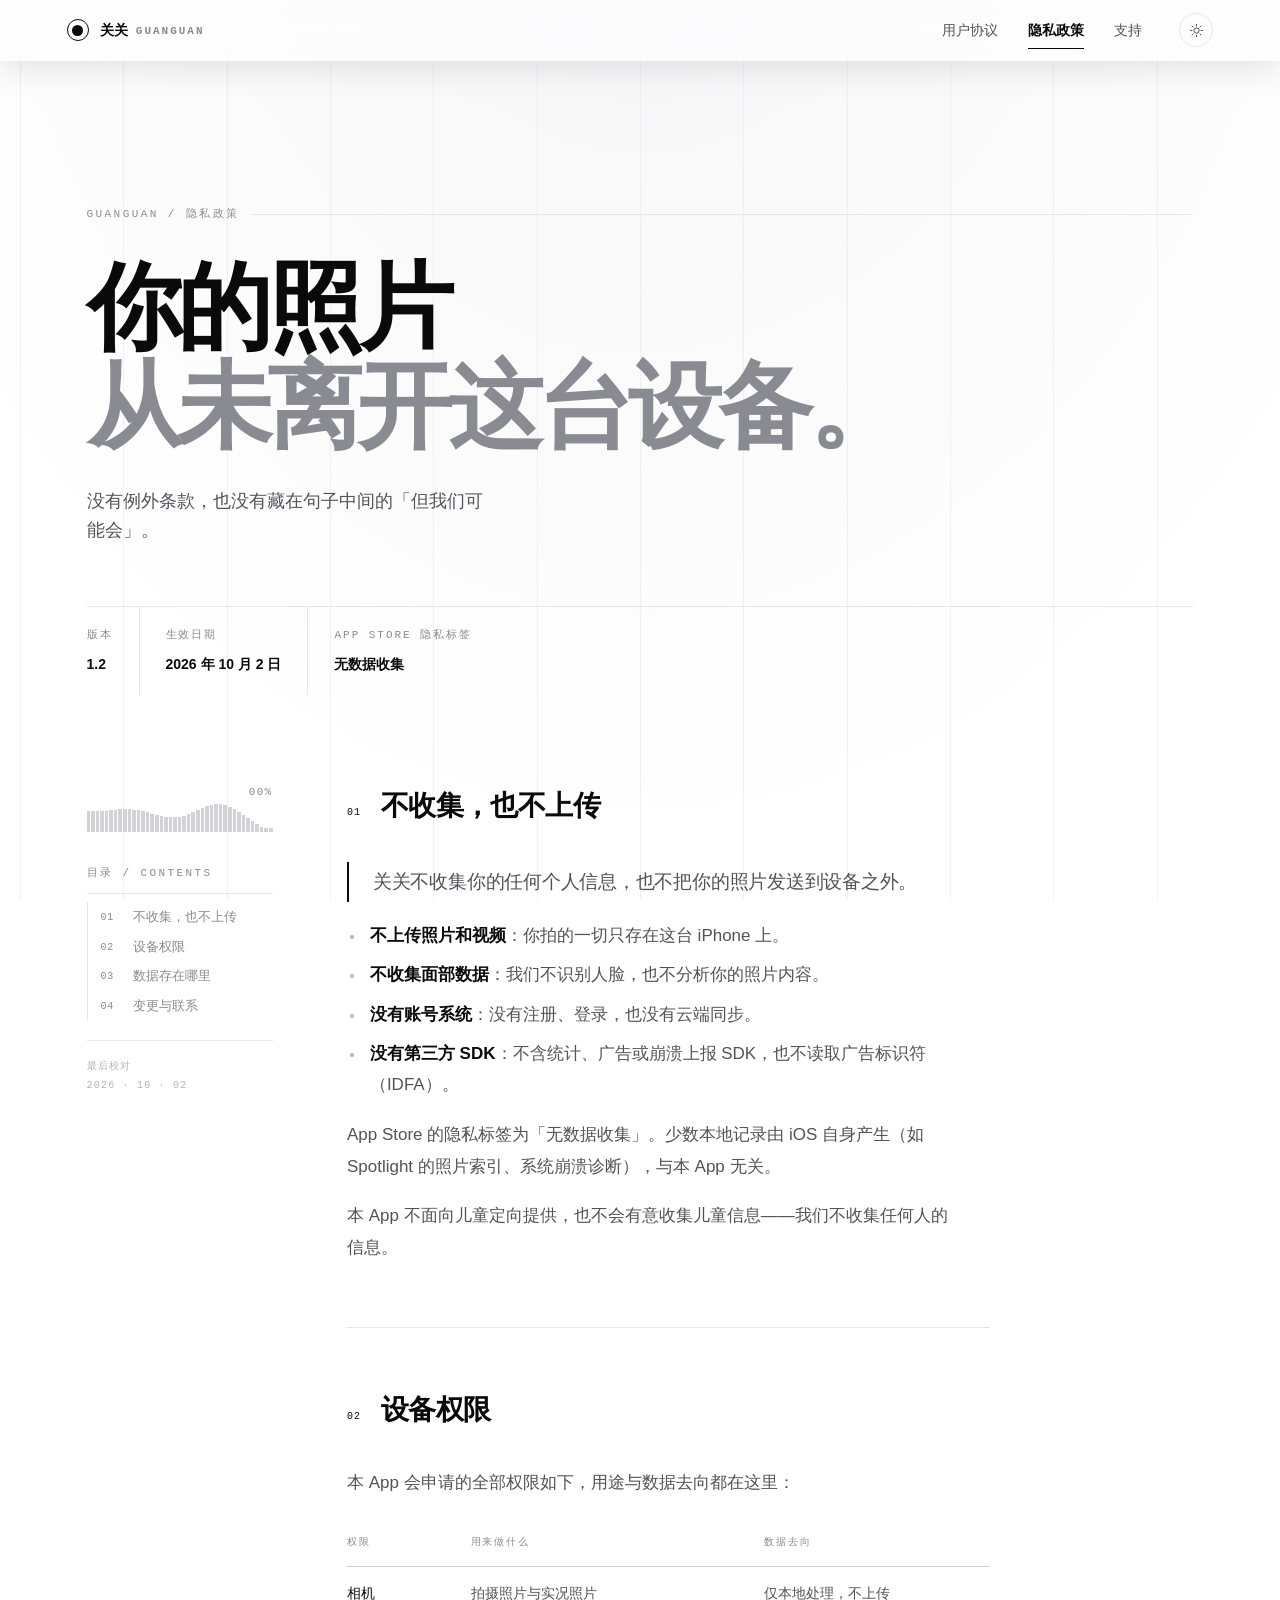
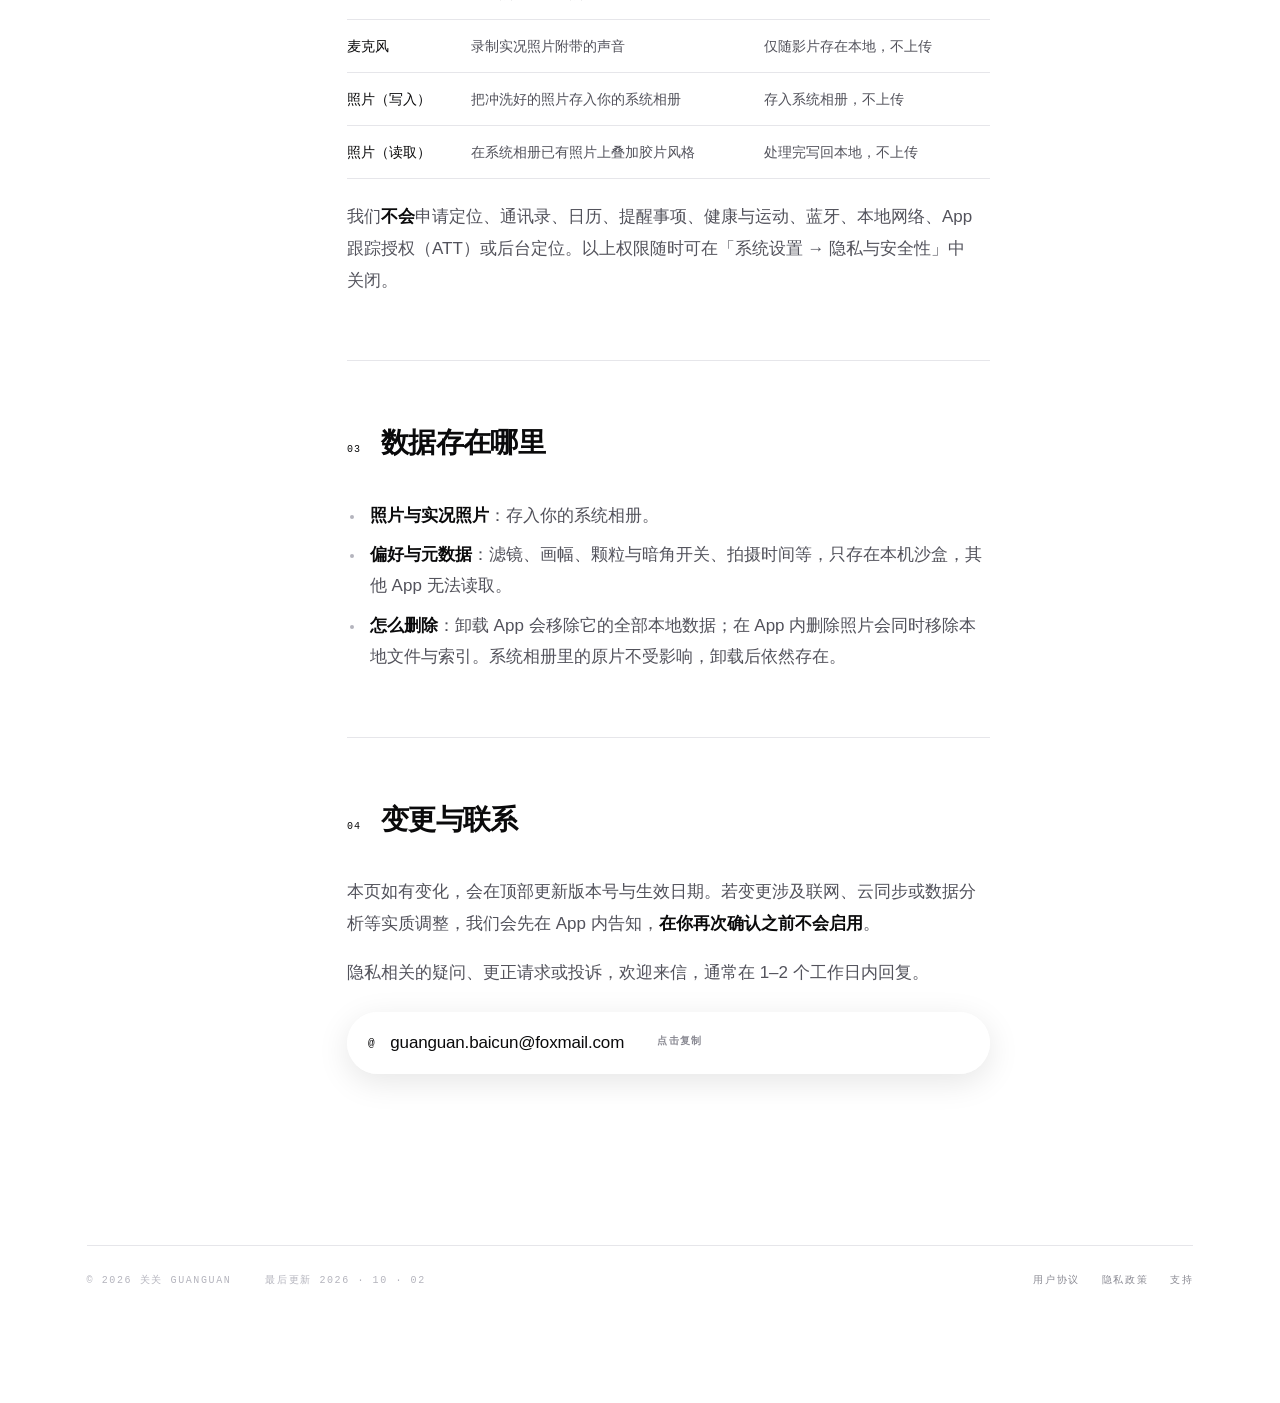
==== commit 0c545633: "隐私 5→4 节、协议 7→8 节，重写为短句条列并消除两页重复" ====
--- a/privacy.html
+++ b/privacy.html
@@ -4,7 +4,7 @@
 <meta charset="UTF-8">
 <meta name="viewport" content="width=device-width, initial-scale=1, viewport-fit=cover">
 <title>隐私政策 · 关关 Guanguan</title>
-<meta name="description" content="关关 Guanguan 隐私政策：不收集任何数据、无账号、无云端、无第三方分析或广告 SDK，照片全程只留在本机。">
+<meta name="description" content="关关 Guanguan 隐私政策：不收集、不上传、无账号、无第三方 SDK，照片只留在本机。">
 <meta name="theme-color" content="#ffffff" media="(prefers-color-scheme: light)">
 <meta name="theme-color" content="#0a0a0b" media="(prefers-color-scheme: dark)">
 <meta name="robots" content="index, follow">
@@ -12,7 +12,7 @@
 <link rel="icon" href="./assets/favicon.svg" type="image/svg+xml">
 <meta property="og:type" content="article">
 <meta property="og:title" content="隐私政策 · 关关 Guanguan">
-<meta property="og:description" content="不收集任何数据、无账号、无云端、无第三方分析或广告 SDK。">
+<meta property="og:description" content="不收集、不上传、无账号、无第三方 SDK。">
 <meta property="og:image" content="./assets/og.png">
 <meta property="og:locale" content="zh_CN">
 <script>document.documentElement.className += " js";
@@ -79,18 +79,24 @@
 
     <main id="main">
 
-      <section class="sect" id="p1" data-title="不收集任何数据">
-        <h2><b>01</b>不收集任何数据</h2>
+      <section class="sect" id="p1" data-title="不收集，也不上传">
+        <h2><b>01</b>不收集，也不上传</h2>
         <div class="lead">
-          <p>关关不会把你的照片、视频、声音、位置或任何个人信息发送到你的设备之外。</p>
+          <p>关关不收集你的任何个人信息，也不把你的照片发送到设备之外。</p>
         </div>
-        <p>你拍摄与被处理的影像，全程只留在这台 iPhone 上。App Store 的隐私标签显示为「无数据收集」——本 App 不含任何网络请求代码，没有账号，没有第三方分析、广告或崩溃上报 SDK，也不读取广告标识符（IDFA）。内置的胶片颗粒与色彩查找表只在本机 GPU 上参与画面换算，不读取、不记录、不外传任何内容。</p>
-        <p>少数由 iOS 系统自身提供的能力会产生本地记录，与本 App 无关：Spotlight 搜索会索引照片文件名、拍摄时间与一张缩略图（为的是你能在桌面下拉搜索里找到自己的照片）；崩溃与性能诊断由 Apple 的 MetricKit 采集；评分弹窗由系统决定是否弹出，我们无法触发也无法感知。</p>
+        <ul>
+          <li><strong>不上传照片和视频</strong>：你拍的一切只存在这台 iPhone 上。</li>
+          <li><strong>不收集面部数据</strong>：我们不识别人脸，也不分析你的照片内容。</li>
+          <li><strong>没有账号系统</strong>：没有注册、登录，也没有云端同步。</li>
+          <li><strong>没有第三方 SDK</strong>：不含统计、广告或崩溃上报 SDK，也不读取广告标识符（IDFA）。</li>
+        </ul>
+        <p>App Store 的隐私标签为「无数据收集」。少数本地记录由 iOS 自身产生（如 Spotlight 的照片索引、系统崩溃诊断），与本 App 无关。</p>
+        <p>本 App 不面向儿童定向提供，也不会有意收集儿童信息——我们不收集任何人的信息。</p>
       </section>
 
       <section class="sect" id="p2" data-title="设备权限">
         <h2><b>02</b>设备权限</h2>
-        <p>权限不是「收集」——它们是你把设备上的能力临时交给 App 的钥匙，而钥匙不会把任何东西带出门。本 App 会申请的全部权限如下：</p>
+        <p>本 App 会申请的全部权限如下，用途与数据去向都在这里：</p>
         <div class="tblwrap">
           <table class="tbl">
             <thead>
@@ -104,30 +110,22 @@
             </tbody>
           </table>
         </div>
-        <p>本 App <strong>不会</strong>申请：定位、通讯录、日历、提醒事项、健康与运动、Face ID 之外的生物特征、蓝牙与本地网络、App 跟踪授权（ATT）、后台定位。以上权限都能在「系统设置 → 隐私与安全性」中随时关闭。</p>
+        <p>我们<strong>不会</strong>申请定位、通讯录、日历、提醒事项、健康与运动、蓝牙、本地网络、App 跟踪授权（ATT）或后台定位。以上权限随时可在「系统设置 → 隐私与安全性」中关闭。</p>
       </section>
 
-      <section class="sect" id="p3" data-title="数据存放与删除">
-        <h2><b>03</b>数据存放与删除</h2>
-        <p>照片与实况照片保存在系统相册与本 App 的本地沙盒；滤镜选择、画幅、颗粒与暗角开关等偏好，以及拍摄时间、滤镜名称等照片元数据，保存在本机。这些内容其他 App 无法读取，而「删除你的数据」也不需要向我们申请——它就在你手上：</p>
+      <section class="sect" id="p3" data-title="数据存在哪里">
+        <h2><b>03</b>数据存在哪里</h2>
         <ul>
-          <li><strong>卸载 App</strong>：系统会移除本 App 及其全部沙盒内容，包括本地数据库、偏好设置与缓存。</li>
-          <li><strong>删除单张照片</strong>：在本 App 的相册页删除，会同时移除本地文件与对应的搜索索引条目。</li>
-          <li><strong>还原到出厂状态</strong>：清除本 App 的全部设置偏好，即可回到初次打开的模样。</li>
-          <li><strong>系统相册里的原片</strong>：它们属于你，本 App 被卸载后依然存在。</li>
+          <li><strong>照片与实况照片</strong>：存入你的系统相册。</li>
+          <li><strong>偏好与元数据</strong>：滤镜、画幅、颗粒与暗角开关、拍摄时间等，只存在本机沙盒，其他 App 无法读取。</li>
+          <li><strong>怎么删除</strong>：卸载 App 会移除它的全部本地数据；在 App 内删除照片会同时移除本地文件与索引。系统相册里的原片不受影响，卸载后依然存在。</li>
         </ul>
-        <p>整机备份（iCloud 或电脑备份）由你与 Apple 控制；若选择了加密备份，本 App 沙盒内的数据会随备份一起被加密保存——这是 iOS 的系统行为，备份内容始终留在你的账户之下。</p>
       </section>
 
-      <section class="sect" id="p4" data-title="儿童隐私">
-        <h2><b>04</b>儿童隐私</h2>
-        <p>本 App 不面向 13 岁以下儿童定向提供，也不会有意收集儿童的个人信息。由于我们不收集任何人的任何信息，这一点在技术上成立，而非仅仅在条款上成立。</p>
-      </section>
-
-      <section class="sect" id="p5" data-title="变更与联系">
-        <h2><b>05</b>变更与联系</h2>
-        <p>本页如有变化，我们会在顶部更新版本号与生效日期，并在 App 的更新说明中提及。若变更涉及实质性不利调整（例如引入联网、云同步或数据分析能力），我们会先在 App 内明确告知，<strong>在你再次确认之前不会启用</strong>。</p>
-        <p>关于隐私的任何疑问、更正请求或投诉，欢迎来信，通常在 1–2 个工作日内回复。</p>
+      <section class="sect" id="p4" data-title="变更与联系">
+        <h2><b>04</b>变更与联系</h2>
+        <p>本页如有变化，会在顶部更新版本号与生效日期。若变更涉及联网、云同步或数据分析等实质调整，我们会先在 App 内告知，<strong>在你再次确认之前不会启用</strong>。</p>
+        <p>隐私相关的疑问、更正请求或投诉，欢迎来信，通常在 1–2 个工作日内回复。</p>
         <button class="chip" type="button" data-copy="guanguan.baicun@foxmail.com">
           <span class="chip__at">@</span>
           <span class="chip__mail">guanguan.baicun@foxmail.com</span>
